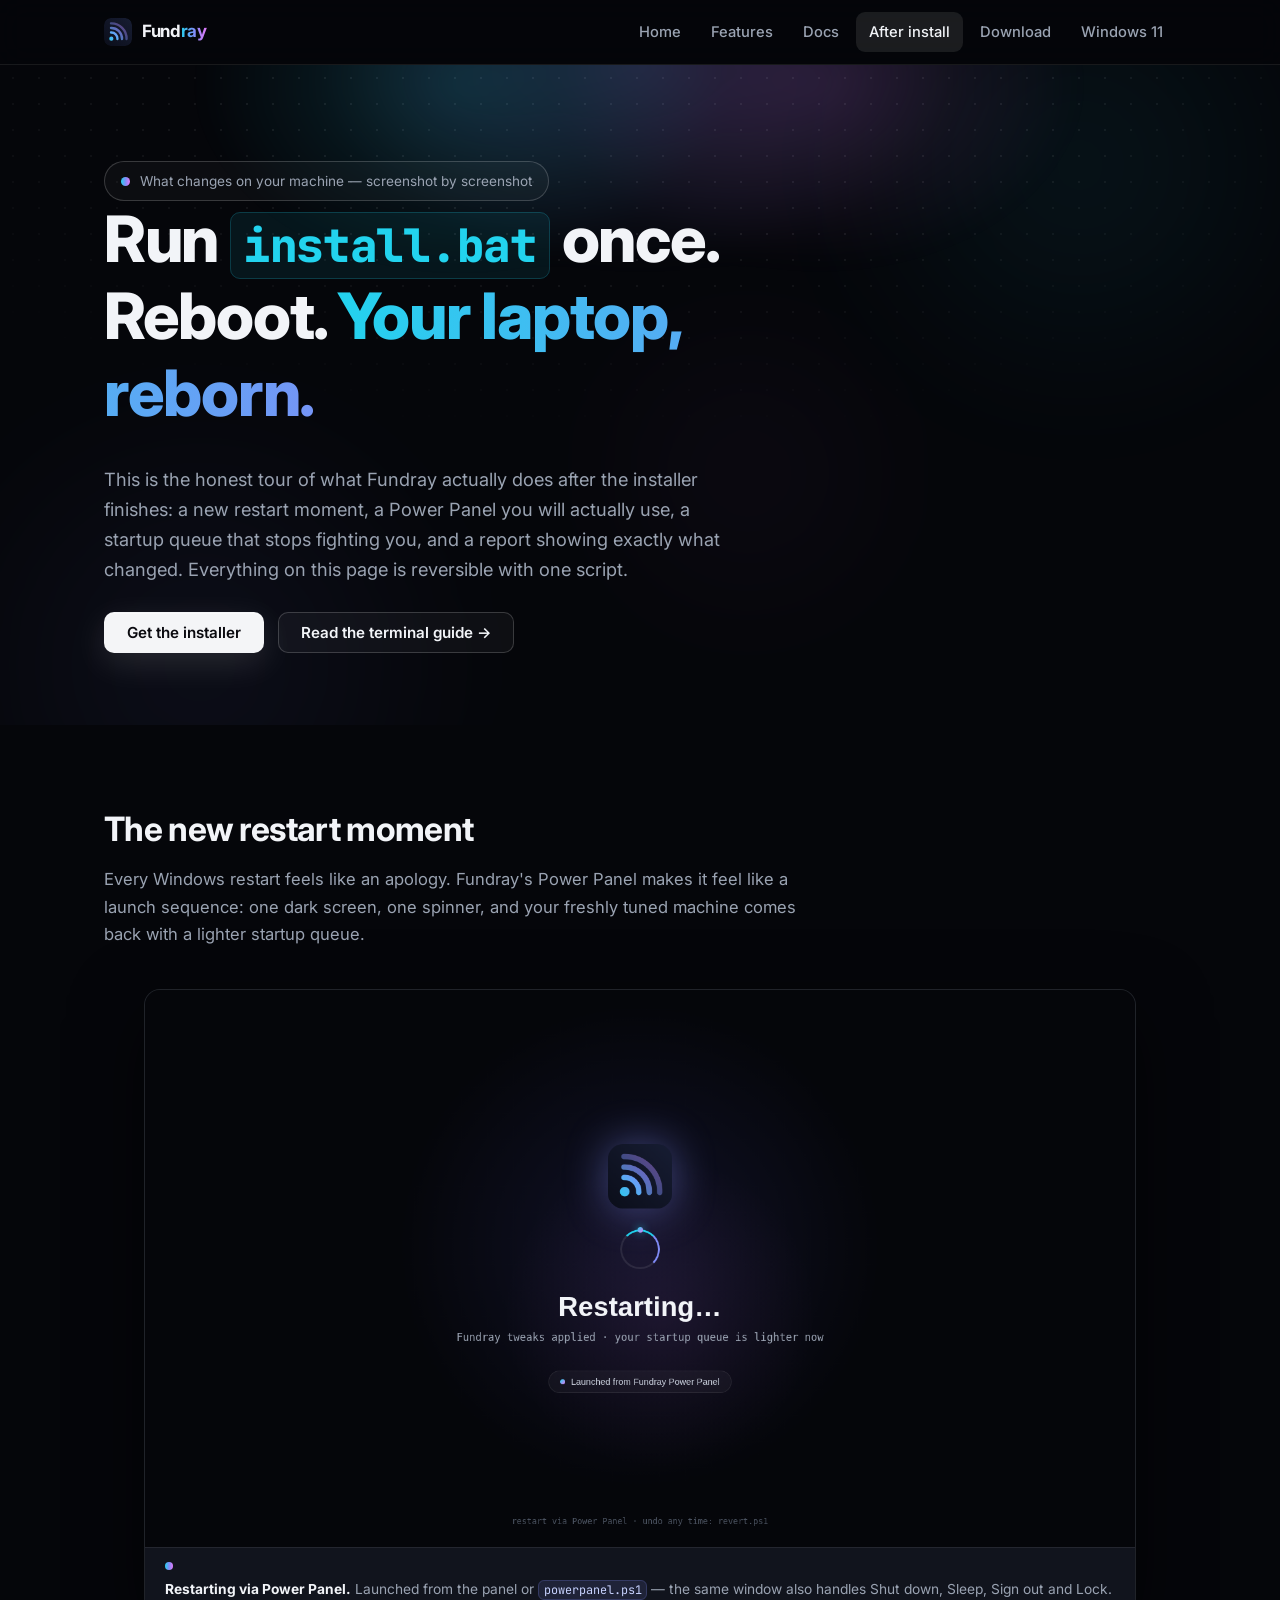
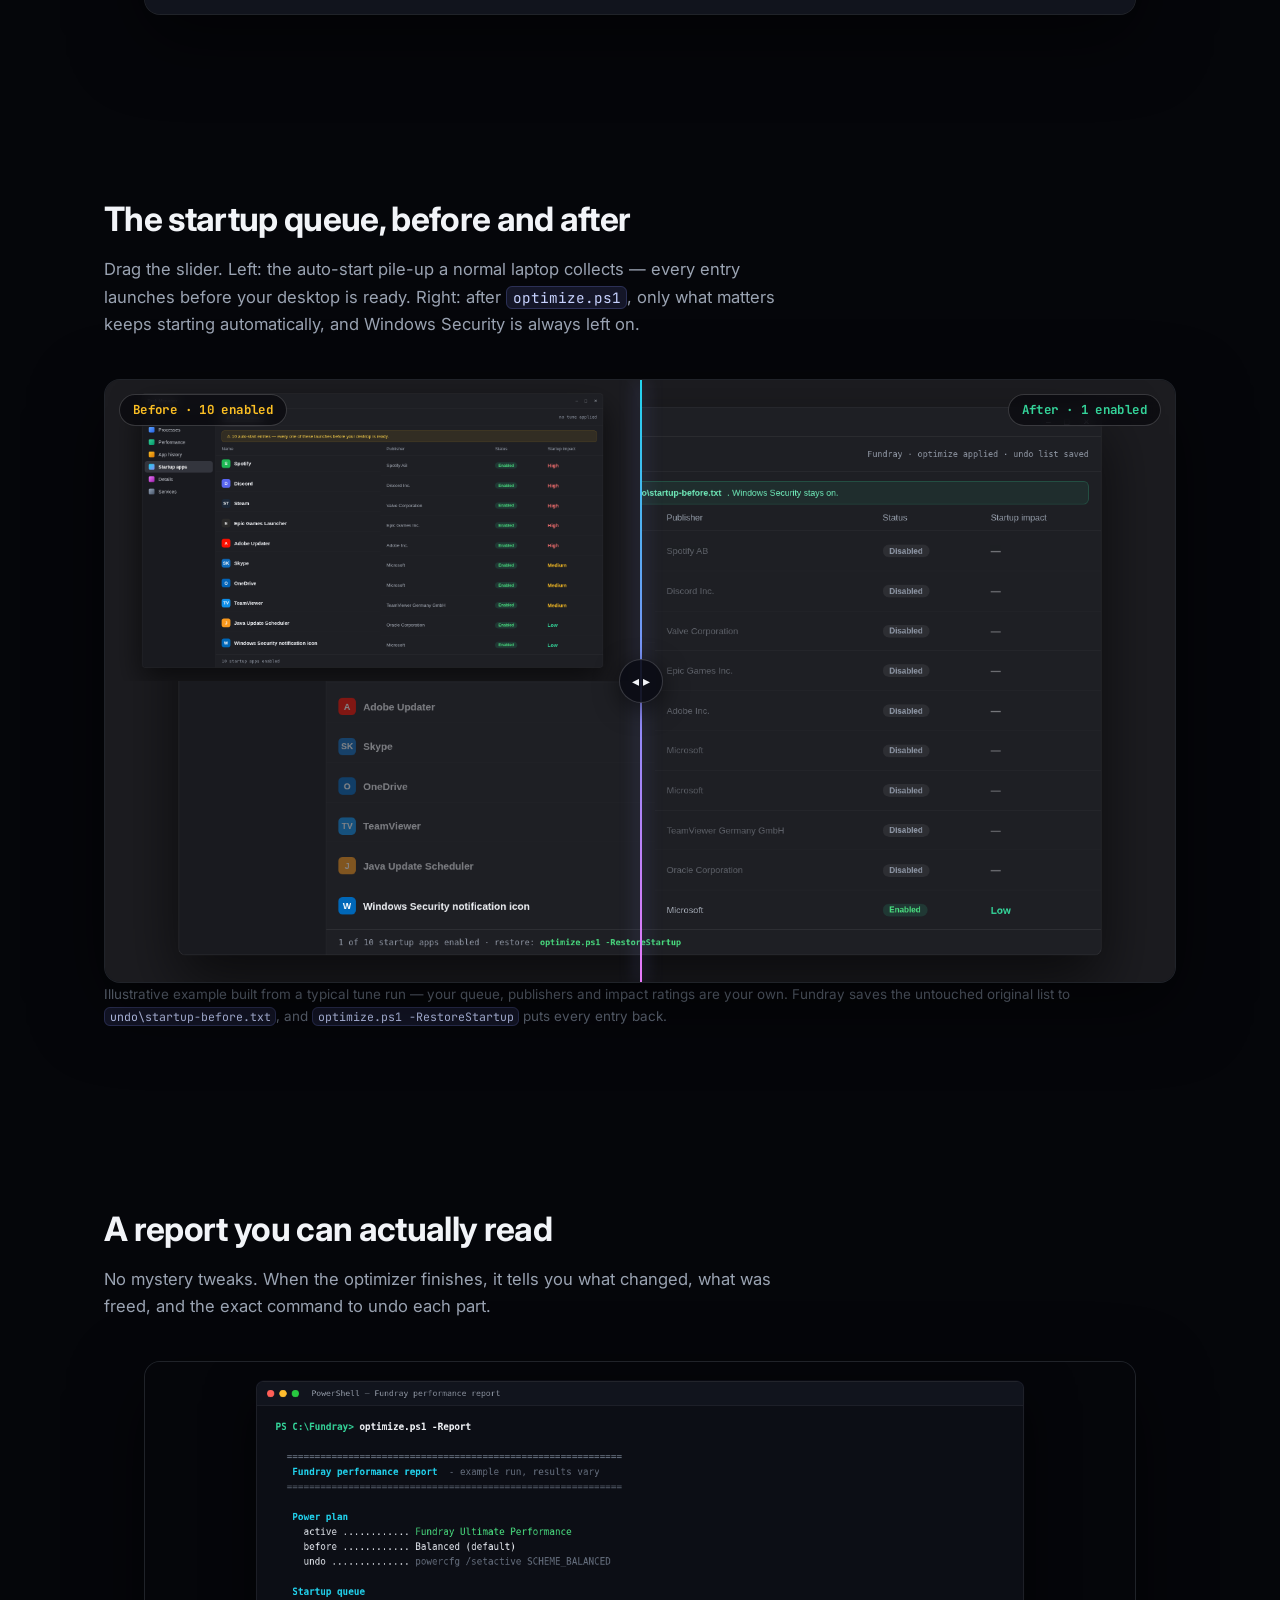
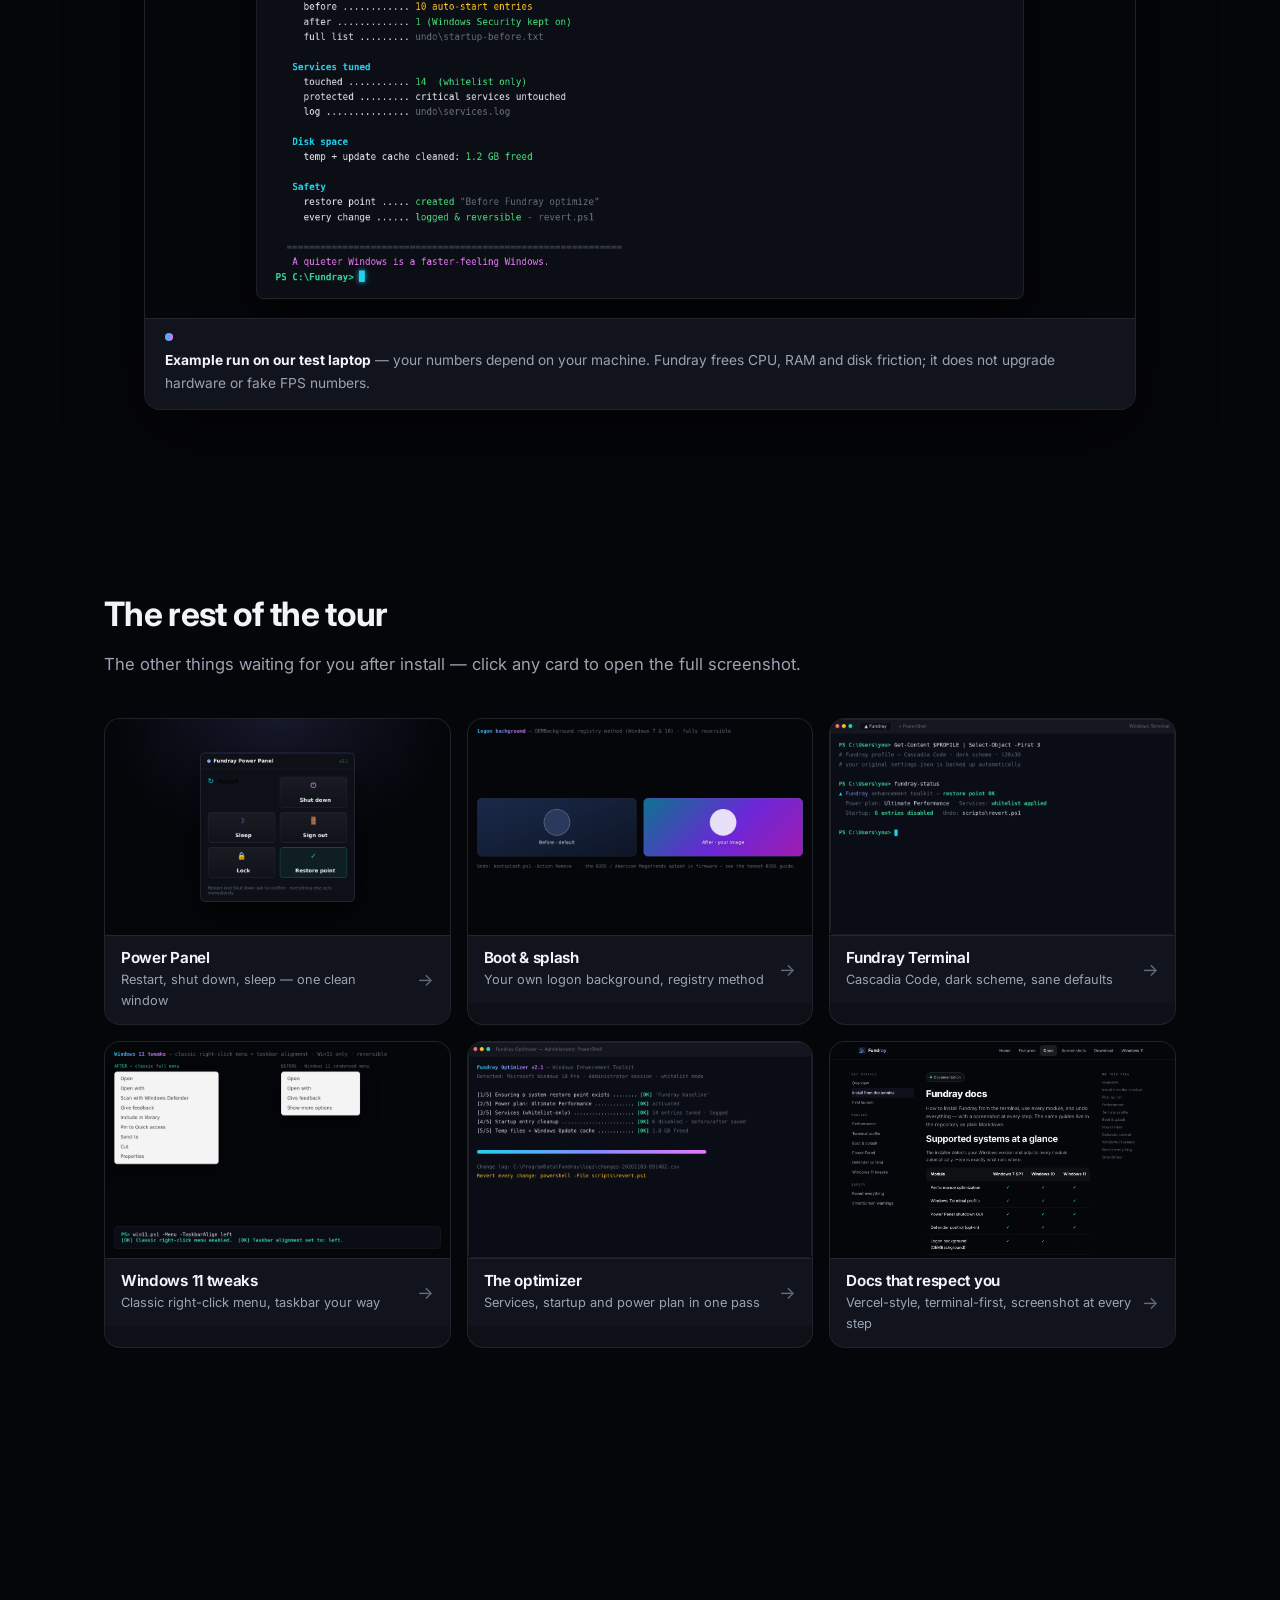
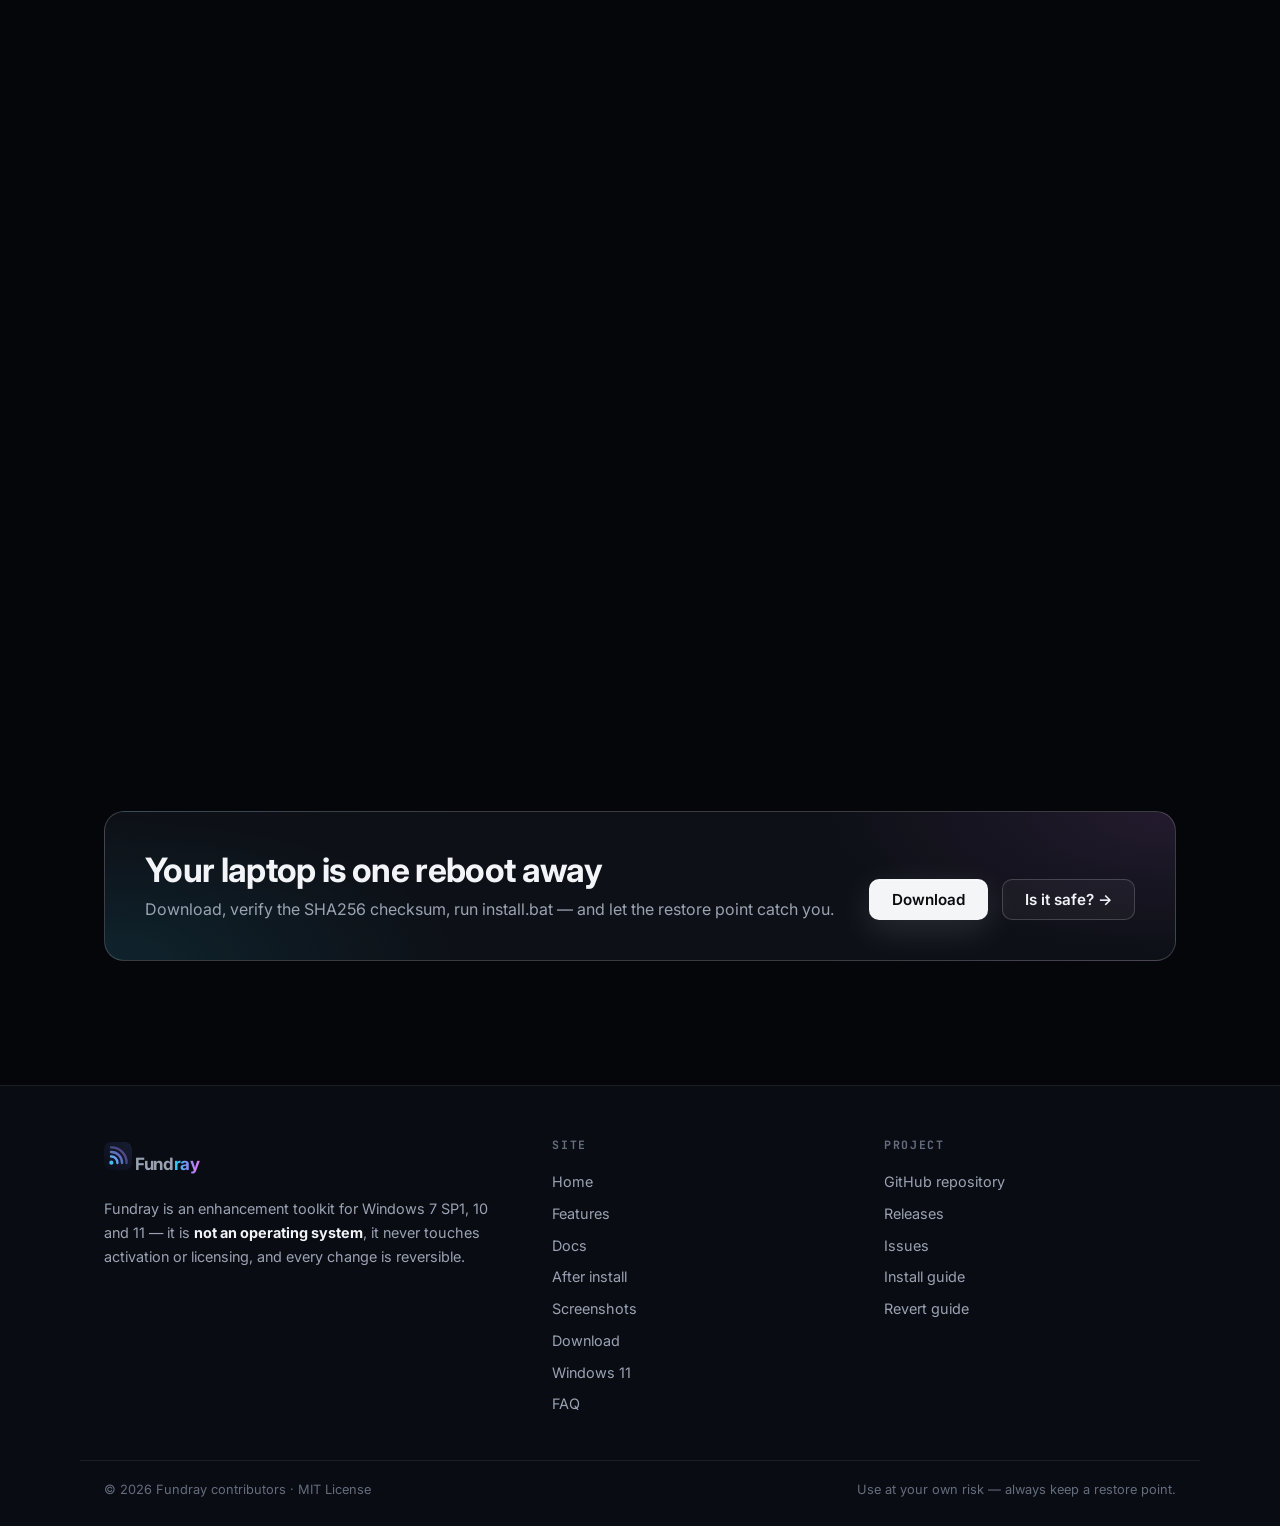
==== after.html @ 62943316 "Fundray v4: after-install showcase (after.html) — restart screen, startup before/after slider, reada" ====
<!DOCTYPE html>
<html lang="en">
<head>
  <meta charset="utf-8">
  <meta name="viewport" content="width=device-width, initial-scale=1">
  <title>After install — your laptop, reborn | Fundray</title>
  <meta name="description" content="What actually changes after you run the Fundray installer: a new restart moment, the Power Panel, a lighter startup queue, a tuned power plan — every screenshot, every step reversible.">
  <link rel="icon" type="image/svg+xml" href="assets/favicon.svg">
  <link rel="preconnect" href="https://fonts.googleapis.com">
  <link rel="preconnect" href="https://fonts.gstatic.com" crossorigin>
  <link href="https://fonts.googleapis.com/css2?family=Inter:wght@400;500;600;700;800&family=JetBrains+Mono:wght@400;600;700&display=swap" rel="stylesheet">
  <link rel="stylesheet" href="styles.css">
</head>
<body>

  <a class="skip-link" href="#main">Skip to content</a>

  <header class="site-header">
    <div class="nav container">
      <a class="brand" href="index.html">
        <svg class="logo" viewBox="0 0 32 32" xmlns="http://www.w3.org/2000/svg" aria-hidden="true">
          <defs>
            <linearGradient id="frt-after" x1="0" y1="32" x2="32" y2="0" gradientUnits="userSpaceOnUse">
              <stop stop-color="#0b0e1a"/><stop offset="1" stop-color="#171d33"/>
            </linearGradient>
            <linearGradient id="frr-after" x1="4" y1="28" x2="28" y2="4" gradientUnits="userSpaceOnUse">
              <stop stop-color="#22d3ee"/><stop offset="0.55" stop-color="#818cf8"/><stop offset="1" stop-color="#e879f9"/>
            </linearGradient>
          </defs>
          <rect width="32" height="32" rx="7.5" fill="url(#frt-after)"/>
          <circle cx="8.4" cy="23.6" r="2.4" fill="url(#frr-after)"/>
          <path d="M8 16.6 A7 7 0 0 1 15.4 24" fill="none" stroke="url(#frr-after)" stroke-width="2.7" stroke-linecap="round"/>
          <path d="M8 11.4 A12.2 12.2 0 0 1 20.6 24" fill="none" stroke="url(#frr-after)" stroke-width="2.7" stroke-linecap="round" opacity="0.72"/>
          <path d="M8 6.2 A17.4 17.4 0 0 1 25.8 24" fill="none" stroke="url(#frr-after)" stroke-width="2.7" stroke-linecap="round" opacity="0.45"/>
        </svg>
        <span class="brand-name">Fund<span>ray</span></span>
      </a>

      <input type="checkbox" id="nav-toggle" class="nav-toggle" aria-label="Toggle navigation menu">
      <label for="nav-toggle" class="nav-burger" aria-label="Menu">
        <span></span><span></span><span></span>
      </label>

      <ul class="nav-links">
        <li><a href="index.html">Home</a></li>
        <li><a href="features.html">Features</a></li>
        <li><a href="docs.html">Docs</a></li>
        <li><a href="after.html" class="active">After install</a></li>
        <li><a href="download.html">Download</a></li>
        <li><a href="windows11.html">Windows 11</a></li>
      </ul>
    </div>
  </header>

  <main id="main">

    <section class="hero">
      <div class="aurora" aria-hidden="true"><span class="a1"></span><span class="a2"></span><span class="a3"></span></div>
      <div class="container">
        <div style="max-width: 780px;">
          <span class="chip-float reveal"><span class="dot"></span>What changes on your machine &mdash; screenshot by screenshot</span>
          <h1 class="reveal d1">Run <code style="font-family: var(--font-mono); font-size: 0.72em; color: var(--cyan); background: rgba(34,211,238,0.08); border: 1px solid rgba(34,211,238,0.2); padding: 2px 12px; border-radius: 10px;">install.bat</code> once. Reboot. <span class="grad-text anim">Your laptop, reborn.</span></h1>
          <p class="lead reveal d2">This is the honest tour of what Fundray actually does after the installer
          finishes: a new restart moment, a Power Panel you will actually use, a startup queue that
          stops fighting you, and a report showing exactly what changed. Everything on this page is
          reversible with one script.</p>

          <div class="cta-row reveal d3">
            <a class="btn btn-primary" href="download.html">Get the installer</a>
            <a class="btn btn-ghost" href="docs.html">Read the terminal guide &rarr;</a>
          </div>
        </div>
      </div>
    </section>

    <section class="section" id="restart">
      <div class="container">
        <div class="section-head reveal">
          <h2>The new restart moment</h2>
          <p>Every Windows restart feels like an apology. Fundray's Power Panel makes it feel like
          a launch sequence: one dark screen, one spinner, and your freshly tuned machine comes
          back with a lighter startup queue.</p>
        </div>
        <figure class="fullshot reveal">
          <img src="assets/screenshots/restart.png" alt="The Fundray restart screen — dark background, Fundray logo, spinner and the message: Fundray tweaks applied" loading="lazy">
          <figcaption>
            <span class="cap-dot"></span>
            <span><strong>Restarting via Power Panel.</strong> Launched from the panel or <code>powerpanel.ps1</code> — the same window also handles Shut down, Sleep, Sign out and Lock.</span>
          </figcaption>
        </figure>
      </div>
    </section>

    <section class="section" id="startup">
      <div class="container">
        <div class="section-head reveal">
          <h2>The startup queue, before and after</h2>
          <p>Drag the slider. Left: the auto-start pile-up a normal laptop collects — every entry
          launches before your desktop is ready. Right: after <code>optimize.ps1</code>, only what
          matters keeps starting automatically, and Windows Security is always left on.</p>
        </div>

        <div class="compare reveal" role="group" aria-label="Before and after comparison of the Windows startup app list">
          <img src="assets/screenshots/after.png" alt="Task Manager after Fundray — 1 of 10 startup apps enabled, the rest disabled with a saved undo list">
          <div class="cmp-before">
            <img src="assets/screenshots/before.png" alt="Task Manager before Fundray — 10 startup apps enabled">
          </div>
          <span class="cmp-tag cmp-tag-before">Before &middot; 10 enabled</span>
          <span class="cmp-tag cmp-tag-after">After &middot; 1 enabled</span>
          <div class="cmp-handle" aria-hidden="true"></div>
          <input class="cmp-range" type="range" min="0" max="100" value="50" aria-label="Drag to compare before and after">
        </div>

        <p class="footnote reveal">Illustrative example built from a typical tune run — your queue,
        publishers and impact ratings are your own. Fundray saves the untouched original list to
        <code>undo\startup-before.txt</code>, and <code>optimize.ps1 -RestoreStartup</code> puts
        every entry back.</p>
      </div>
    </section>

    <section class="section" id="report">
      <div class="container">
        <div class="section-head reveal">
          <h2>A report you can actually read</h2>
          <p>No mystery tweaks. When the optimizer finishes, it tells you what changed, what was
          freed, and the exact command to undo each part.</p>
        </div>
        <figure class="fullshot reveal">
          <img src="assets/screenshots/report.png" alt="Fundray performance report in PowerShell — power plan, startup queue, services, disk space and safety sections" loading="lazy">
          <figcaption>
            <span class="cap-dot"></span>
            <span><strong>Example run on our test laptop</strong> — your numbers depend on your machine. Fundray frees CPU, RAM and disk friction; it does not upgrade hardware or fake FPS numbers.</span>
          </figcaption>
        </figure>
      </div>
    </section>

    <section class="section" id="tour">
      <div class="container">
        <div class="section-head reveal">
          <h2>The rest of the tour</h2>
          <p>The other things waiting for you after install — click any card to open the full
          screenshot.</p>
        </div>
        <div class="grid-features">
          <a class="shot reveal" href="assets/screenshots/powerpanel.png" target="_blank" rel="noopener">
            <img src="assets/screenshots/powerpanel.png" alt="Fundray Power Panel — dark shutdown GUI" loading="lazy">
            <span class="shot-meta"><span><h3>Power Panel</h3><p>Restart, shut down, sleep — one clean window</p></span><span class="arr">&rarr;</span></span>
          </a>
          <a class="shot reveal d1" href="assets/screenshots/bootsplash.png" target="_blank" rel="noopener">
            <img src="assets/screenshots/bootsplash.png" alt="Logon background before and after the Fundray boot and splash module" loading="lazy">
            <span class="shot-meta"><span><h3>Boot &amp; splash</h3><p>Your own logon background, registry method</p></span><span class="arr">&rarr;</span></span>
          </a>
          <a class="shot reveal d2" href="assets/screenshots/terminal.png" target="_blank" rel="noopener">
            <img src="assets/screenshots/terminal.png" alt="The Fundray profile inside Windows Terminal" loading="lazy">
            <span class="shot-meta"><span><h3>Fundray Terminal</h3><p>Cascadia Code, dark scheme, sane defaults</p></span><span class="arr">&rarr;</span></span>
          </a>
          <a class="shot reveal" href="assets/screenshots/win11.png" target="_blank" rel="noopener">
            <img src="assets/screenshots/win11.png" alt="Windows 11 tweaks — classic right-click menu and taskbar alignment" loading="lazy">
            <span class="shot-meta"><span><h3>Windows 11 tweaks</h3><p>Classic right-click menu, taskbar your way</p></span><span class="arr">&rarr;</span></span>
          </a>
          <a class="shot reveal d1" href="assets/screenshots/optimizer.png" target="_blank" rel="noopener">
            <img src="assets/screenshots/optimizer.png" alt="The Fundray optimizer running in a terminal" loading="lazy">
            <span class="shot-meta"><span><h3>The optimizer</h3><p>Services, startup and power plan in one pass</p></span><span class="arr">&rarr;</span></span>
          </a>
          <a class="shot reveal d2" href="assets/screenshots/docs.png" target="_blank" rel="noopener">
            <img src="assets/screenshots/docs.png" alt="The Fundray documentation site" loading="lazy">
            <span class="shot-meta"><span><h3>Docs that respect you</h3><p>Vercel-style, terminal-first, screenshot at every step</p></span><span class="arr">&rarr;</span></span>
          </a>
        </div>
      </div>
    </section>

    <section class="section" id="timeline">
      <div class="container">
        <div class="section-head reveal">
          <h2>What happens when you run install.bat</h2>
          <p>Seven steps, zero mysteries. This is the exact sequence — and the exact way out of
          every one of them.</p>
        </div>
        <ul class="tl reveal">
          <li><span class="tl-dot">1</span><h3>A restore point, first</h3><p>Before anything is touched, the installer creates the <em>"Before Fundray"</em> checkpoint. No checkpoint, no tweaks.</p></li>
          <li><span class="tl-dot">2</span><h3>The startup queue gets honest</h3><p>Every auto-start entry is listed, the safe ones are disabled, and the untouched original list is saved to <code>undo\startup-before.txt</code>.</p></li>
          <li><span class="tl-dot">3</span><h3>Services go quiet</h3><p>Whitelist-only tuning: 14 known-safe services on a typical run, critical services protected by a hard list, everything logged to <code>undo\services.log</code>.</p></li>
          <li><span class="tl-dot">4</span><h3>The power plan grows up</h3><p>Balanced is replaced with High or Ultimate Performance — fewer micro-stalls when you actually need speed. One <code>powercfg</code> command undoes it.</p></li>
          <li><span class="tl-dot">5</span><h3>Temp and update caches get flushed</h3><p>Freed space is printed in the report. Nothing outside temp and update cache locations is deleted.</p></li>
          <li><span class="tl-dot">6</span><h3>The rebirth moment</h3><p>Restart from the Power Panel. The Fundray restart screen appears, and your machine comes back with a lighter startup queue.</p></li>
          <li><span class="tl-dot">7</span><h3>The undo log is yours</h3><p>Every change above is logged and reversed by <code>revert.ps1</code> — the one-click way back to exactly how it was.</p></li>
        </ul>
      </div>
    </section>

    <section class="section">
      <div class="container">
        <div class="cta-band">
          <div>
            <h2>Your laptop is one reboot away</h2>
            <p>Download, verify the SHA256 checksum, run install.bat — and let the restore point catch you.</p>
          </div>
          <div class="cta-row">
            <a class="btn btn-primary" href="download.html">Download</a>
            <a class="btn btn-ghost" href="faq.html">Is it safe? &rarr;</a>
          </div>
        </div>
      </div>
    </section>

  </main>

  <footer class="site-footer">
    <div class="container footer-grid">
      <div>
        <a class="brand" href="index.html">
          <svg class="logo" viewBox="0 0 32 32" xmlns="http://www.w3.org/2000/svg" aria-hidden="true">
            <rect width="32" height="32" rx="7.5" fill="url(#frt-after)"/>
            <circle cx="8.4" cy="23.6" r="2.4" fill="url(#frr-after)"/>
            <path d="M8 16.6 A7 7 0 0 1 15.4 24" fill="none" stroke="url(#frr-after)" stroke-width="2.7" stroke-linecap="round"/>
            <path d="M8 11.4 A12.2 12.2 0 0 1 20.6 24" fill="none" stroke="url(#frr-after)" stroke-width="2.7" stroke-linecap="round" opacity="0.72"/>
            <path d="M8 6.2 A17.4 17.4 0 0 1 25.8 24" fill="none" stroke="url(#frr-after)" stroke-width="2.7" stroke-linecap="round" opacity="0.45"/>
          </svg>
          <span class="brand-name">Fund<span>ray</span></span>
        </a>
        <p>Fundray is an enhancement toolkit for Windows 7 SP1, 10 and 11 — it is
        <strong>not an operating system</strong>, it never touches activation or licensing,
        and every change is reversible.</p>
      </div>
      <div>
        <h4>Site</h4>
        <a href="index.html">Home</a>
        <a href="features.html">Features</a>
        <a href="docs.html">Docs</a>
        <a href="after.html">After install</a>
        <a href="screenshots.html">Screenshots</a>
        <a href="download.html">Download</a>
        <a href="windows11.html">Windows 11</a>
        <a href="faq.html">FAQ</a>
      </div>
      <div>
        <h4>Project</h4>
        <a href="https://github.com/gefrus112/fundray">GitHub repository</a>
        <a href="https://github.com/gefrus112/fundray/releases">Releases</a>
        <a href="https://github.com/gefrus112/fundray/issues">Issues</a>
        <a href="docs/install.md">Install guide</a>
        <a href="docs/revert.md">Revert guide</a>
      </div>
    </div>
    <div class="container footer-bottom">
      <span>&copy; 2026 Fundray contributors &middot; MIT License</span>
      <span>Use at your own risk — always keep a restore point.</span>
    </div>
  </footer>

  <script src="site.js" defer></script>
</body>
</html>
---- styles.css ----
/* ============================================================================
   Fundray — website design system (v3, "signal" theme)
   Vercel-inspired dark UI: near-black canvas, dot grid, glass cards,
   gradient ray accent (cyan → indigo → fuchsia), terminal components.
   No frameworks, no JS required.
   ============================================================================ */

/* ----------------------------------------------------------------------------
   1. Design tokens
   ---------------------------------------------------------------------------- */
:root {
  --bg:        #05060a;
  --bg-soft:   #0a0c14;
  --panel:     #0d1017;
  --panel-2:   #11141d;
  --border:    rgba(255, 255, 255, 0.08);
  --border-hi: rgba(255, 255, 255, 0.18);
  --text:      #f2f4f8;
  --muted:     #9aa3b2;
  --dim:       #646d7c;

  --cyan:      #22d3ee;
  --indigo:    #818cf8;
  --fuchsia:   #e879f9;
  --green:     #34d399;
  --amber:     #fbbf24;
  --red:       #f87171;

  --grad: linear-gradient(92deg, var(--cyan) 0%, var(--indigo) 52%, var(--fuchsia) 100%);

  --font-sans: "Inter", -apple-system, BlinkMacSystemFont, "Segoe UI", Roboto,
               "Helvetica Neue", Arial, sans-serif;
  --font-mono: "JetBrains Mono", "Cascadia Code", "SF Mono", Consolas,
               "Liberation Mono", monospace;

  --radius:    12px;
  --radius-lg: 16px;
  --shadow:    0 24px 70px rgba(0, 0, 0, 0.55);
  --glow:      0 0 0 1px rgba(129, 140, 248, 0.28), 0 12px 48px rgba(99, 102, 241, 0.16);
  --maxw:      1120px;
}

/* ----------------------------------------------------------------------------
   2. Reset & base
   ---------------------------------------------------------------------------- */
*, *::before, *::after { box-sizing: border-box; }

html { scroll-behavior: smooth; -webkit-text-size-adjust: 100%; }

body {
  margin: 0;
  background: var(--bg);
  color: var(--text);
  font-family: var(--font-sans);
  font-size: 16px;
  line-height: 1.65;
  -webkit-font-smoothing: antialiased;
  text-rendering: optimizeLegibility;
}

img { max-width: 100%; display: block; }
a { color: var(--cyan); text-decoration: none; }
a:hover { text-decoration: underline; text-underline-offset: 3px; }

h1, h2, h3, h4 { line-height: 1.2; letter-spacing: -0.02em; margin: 0 0 0.5em; }
h1 { font-size: clamp(2.4rem, 6vw, 4rem); font-weight: 800; }
h2 { font-size: clamp(1.5rem, 3.2vw, 2.1rem); font-weight: 700; }
h3 { font-size: 1.12rem; font-weight: 650; }
p  { margin: 0 0 1em; color: var(--muted); }
strong { color: var(--text); }
em { color: var(--text); font-style: italic; }

code {
  font-family: var(--font-mono);
  font-size: 0.86em;
  background: rgba(129, 140, 248, 0.12);
  border: 1px solid rgba(129, 140, 248, 0.22);
  color: #c7d2fe;
  padding: 0.1em 0.4em;
  border-radius: 6px;
  white-space: nowrap;
}

kbd {
  font-family: var(--font-mono);
  font-size: 0.78em;
  color: var(--text);
  background: var(--panel-2);
  border: 1px solid var(--border-hi);
  border-bottom-width: 2px;
  border-radius: 6px;
  padding: 0.12em 0.5em;
}

::selection { background: rgba(129, 140, 248, 0.45); color: #fff; }

:focus-visible { outline: 2px solid var(--indigo); outline-offset: 3px; border-radius: 4px; }

@media (prefers-reduced-motion: reduce) {
  html { scroll-behavior: auto; }
  *, *::before, *::after { animation: none !important; transition: none !important; }
}

.container { max-width: var(--maxw); margin: 0 auto; padding: 0 24px; }

.skip-link {
  position: absolute; left: -999px; top: 8px; z-index: 100;
  background: var(--panel-2); color: var(--text);
  padding: 10px 16px; border-radius: 8px; border: 1px solid var(--border-hi);
}
.skip-link:focus { left: 8px; }

/* ----------------------------------------------------------------------------
   3. Header & navigation
   ---------------------------------------------------------------------------- */
.site-header {
  position: sticky; top: 0; z-index: 50;
  background: rgba(5, 6, 10, 0.78);
  backdrop-filter: blur(14px);
  -webkit-backdrop-filter: blur(14px);
  border-bottom: 1px solid var(--border);
}

.nav { display: flex; align-items: center; gap: 28px; min-height: 64px; }

.brand { display: inline-flex; align-items: center; gap: 10px; color: var(--text); font-weight: 700; }
.brand:hover { text-decoration: none; }
.brand-name { font-size: 1.06rem; letter-spacing: -0.02em; }
.brand-name span { background: var(--grad); -webkit-background-clip: text; background-clip: text; color: transparent; }

.logo { width: 28px; height: 28px; border-radius: 7px; flex: 0 0 auto; }

.nav-links {
  display: flex; align-items: center; gap: 4px;
  list-style: none; margin: 0 0 0 auto; padding: 0;
}
.nav-links a {
  display: inline-block; padding: 8px 13px; border-radius: 9px;
  color: var(--muted); font-size: 0.92rem; font-weight: 500;
  transition: color 0.15s ease, background 0.15s ease;
}
.nav-links a:hover { color: var(--text); background: rgba(255, 255, 255, 0.06); text-decoration: none; }
.nav-links a.active { color: var(--text); background: rgba(255, 255, 255, 0.09); }

.nav-toggle { position: absolute; opacity: 0; pointer-events: none; }
.nav-burger { display: none; cursor: pointer; padding: 10px; margin-left: auto; }
.nav-burger span {
  display: block; width: 22px; height: 2px; margin: 5px 0;
  background: var(--text); border-radius: 2px;
  transition: transform 0.2s ease, opacity 0.2s ease;
}

/* ----------------------------------------------------------------------------
   4. Hero
   ---------------------------------------------------------------------------- */
.hero { position: relative; overflow: hidden; padding: 96px 0 72px; }

.hero::before {
  /* dot grid */
  content: ""; position: absolute; inset: 0;
  background-image: radial-gradient(rgba(255, 255, 255, 0.07) 1px, transparent 1.4px);
  background-size: 26px 26px;
  -webkit-mask-image: radial-gradient(ellipse 90% 75% at 50% 0%, #000 35%, transparent 78%);
          mask-image: radial-gradient(ellipse 90% 75% at 50% 0%, #000 35%, transparent 78%);
}

.hero::after {
  /* aurora glow behind the headline */
  content: ""; position: absolute; top: -220px; left: 50%; width: 900px; height: 480px;
  transform: translateX(-50%);
  background:
    radial-gradient(ellipse 42% 55% at 30% 50%, rgba(34, 211, 238, 0.16), transparent 70%),
    radial-gradient(ellipse 42% 55% at 70% 50%, rgba(232, 121, 249, 0.13), transparent 70%),
    radial-gradient(ellipse 50% 60% at 50% 45%, rgba(129, 140, 248, 0.18), transparent 72%);
  filter: blur(10px);
  pointer-events: none;
}

.hero > .container { position: relative; z-index: 1; }

.hero-grid { display: grid; grid-template-columns: 1.06fr 0.94fr; gap: 56px; align-items: center; }

.pill {
  display: inline-flex; align-items: center; gap: 8px;
  font-size: 0.8rem; font-weight: 550; letter-spacing: 0.02em;
  color: var(--muted);
  border: 1px solid var(--border-hi);
  background: rgba(255, 255, 255, 0.04);
  border-radius: 999px; padding: 6px 14px;
  margin-bottom: 22px;
}
.pill::before {
  content: ""; width: 7px; height: 7px; border-radius: 50%;
  background: var(--green);
  box-shadow: 0 0 10px rgba(52, 211, 153, 0.9);
}

.grad-text {
  background: var(--grad);
  -webkit-background-clip: text; background-clip: text; color: transparent;
}

.lead { font-size: 1.14rem; color: var(--muted); max-width: 34em; }

.hero-note {
  margin: 26px 0; padding: 14px 18px;
  border: 1px solid rgba(251, 191, 36, 0.3);
  background: rgba(251, 191, 36, 0.07);
  border-radius: var(--radius);
  color: var(--muted); font-size: 0.94rem;
}
.hero-note strong { color: var(--amber); }

.cta-row { display: flex; flex-wrap: wrap; gap: 14px; margin-top: 28px; }

.btn {
  display: inline-flex; align-items: center; gap: 8px;
  padding: 12px 22px; border-radius: 10px;
  font-weight: 600; font-size: 0.95rem; line-height: 1;
  border: 1px solid transparent;
  cursor: pointer; transition: transform 0.15s ease, box-shadow 0.2s ease,
                              background 0.15s ease, border-color 0.15s ease;
}
.btn:hover { text-decoration: none; transform: translateY(-1px); }

.btn-primary {
  background: #f4f5f7; color: #0a0a0f;
  box-shadow: 0 1px 0 rgba(255, 255, 255, 0.35) inset, 0 10px 34px rgba(255, 255, 255, 0.12);
}
.btn-primary:hover { box-shadow: var(--glow), 0 12px 40px rgba(255, 255, 255, 0.16); }

.btn-ghost {
  background: rgba(255, 255, 255, 0.04); color: var(--text);
  border-color: var(--border-hi);
}
.btn-ghost:hover { background: rgba(255, 255, 255, 0.08); }

/* ----------------------------------------------------------------------------
   5. Terminal component
   ---------------------------------------------------------------------------- */
.term {
  background: #0a0d15;
  border: 1px solid var(--border-hi);
  border-radius: var(--radius-lg);
  box-shadow: var(--shadow), var(--glow);
  overflow: hidden;
  font-family: var(--font-mono);
  font-size: 0.82rem;
  line-height: 1.75;
}

.term-bar {
  display: flex; align-items: center; gap: 7px;
  padding: 11px 14px;
  background: rgba(255, 255, 255, 0.04);
  border-bottom: 1px solid var(--border);
}
.term-dot { width: 11px; height: 11px; border-radius: 50%; background: #2c3140; }
.term-dot:nth-child(1) { background: #f87171; }
.term-dot:nth-child(2) { background: #fbbf24; }
.term-dot:nth-child(3) { background: #34d399; }
.term-title { margin-left: 8px; color: var(--dim); font-size: 0.74rem; letter-spacing: 0.04em; }

.term-body { padding: 16px 18px 20px; overflow-x: auto; white-space: pre; }
.term-body code { all: unset; font-family: inherit; }

.t-prompt { color: var(--green); font-weight: 600; }
.t-path   { color: var(--cyan); }
.t-cmd    { color: #e7eaf0; }
.t-dim    { color: var(--dim); }
.t-ok     { color: var(--green); }
.t-acc    { color: var(--indigo); }
.t-warn   { color: var(--amber); }
.t-sel    { color: var(--fuchsia); }

.t-cursor {
  display: inline-block; width: 8px; height: 1.05em;
  background: var(--cyan); vertical-align: text-bottom;
  animation: blink 1.1s steps(1) infinite;
}
@keyframes blink { 50% { opacity: 0; } }

/* Simple inline code block (non-terminal) */
.code-block {
  font-family: var(--font-mono);
  font-size: 0.84rem; line-height: 1.7;
  background: #0a0d15;
  border: 1px solid var(--border-hi);
  border-radius: var(--radius);
  padding: 16px 18px;
  overflow-x: auto; white-space: pre;
  color: #d6dae2;
  margin: 0 0 1em;
}

/* ----------------------------------------------------------------------------
   6. Sections, headings, chips
   ---------------------------------------------------------------------------- */
.section    { padding: 84px 0; }
.section-tight { padding: 56px 0; }

.section-head { max-width: 44em; margin-bottom: 40px; }
.section-head p { font-size: 1.04rem; }

.kicker {
  font-family: var(--font-mono);
  font-size: 0.76rem; font-weight: 600;
  letter-spacing: 0.12em; text-transform: uppercase;
  color: var(--indigo);
  margin-bottom: 12px;
}

.status-chip {
  display: inline-block; vertical-align: middle;
  font-size: 0.68rem; font-weight: 650; letter-spacing: 0.06em;
  text-transform: uppercase;
  color: var(--muted);
  border: 1px solid var(--border-hi);
  border-radius: 999px; padding: 2px 9px;
}
.status-chip-blue  { color: var(--cyan);    border-color: rgba(34, 211, 238, 0.4);  background: rgba(34, 211, 238, 0.08); }
.status-chip-green { color: var(--green);   border-color: rgba(52, 211, 153, 0.4);  background: rgba(52, 211, 153, 0.08); }
.badge-soon {
  font-size: 0.62rem; font-weight: 700; letter-spacing: 0.08em;
  color: var(--amber); border: 1px solid rgba(251, 191, 36, 0.45);
  border-radius: 999px; padding: 1px 7px; margin-left: 6px;
  text-transform: uppercase; vertical-align: middle;
}

/* ----------------------------------------------------------------------------
   7. Stat band
   ---------------------------------------------------------------------------- */
.stat-band {
  display: grid; grid-template-columns: repeat(4, 1fr); gap: 14px;
  border: 1px solid var(--border);
  border-radius: var(--radius-lg);
  background: linear-gradient(180deg, rgba(255, 255, 255, 0.035), rgba(255, 255, 255, 0.01));
  padding: 26px 10px;
}
.stat { text-align: center; padding: 0 12px; }
.stat + .stat { border-left: 1px solid var(--border); }
.stat-num {
  font-size: 1.7rem; font-weight: 750; letter-spacing: -0.03em;
  background: var(--grad); -webkit-background-clip: text; background-clip: text; color: transparent;
}
.stat-label { font-size: 0.8rem; color: var(--dim); margin: 2px 0 0; }

/* ----------------------------------------------------------------------------
   8. Cards & grids
   ---------------------------------------------------------------------------- */
.card {
  position: relative;
  background: linear-gradient(180deg, rgba(255, 255, 255, 0.045), rgba(255, 255, 255, 0.012));
  border: 1px solid var(--border);
  border-radius: var(--radius-lg);
  padding: 26px 24px;
  transition: transform 0.18s ease, border-color 0.18s ease, box-shadow 0.25s ease;
}
.card:hover {
  transform: translateY(-3px);
  border-color: rgba(129, 140, 248, 0.45);
  box-shadow: var(--glow);
}

.card-icon {
  width: 42px; height: 42px; border-radius: 11px;
  display: grid; place-items: center;
  background: rgba(129, 140, 248, 0.1);
  border: 1px solid rgba(129, 140, 248, 0.25);
  margin-bottom: 16px;
}
.card-icon svg { width: 22px; height: 22px; }

.card h3 { margin-bottom: 8px; }
.card p { font-size: 0.93rem; margin-bottom: 12px; }

.card-link {
  display: inline-block; font-size: 0.88rem; font-weight: 600; color: var(--cyan);
}

.grid-features { display: grid; grid-template-columns: repeat(3, 1fr); gap: 16px; }
.grid-2        { display: grid; grid-template-columns: repeat(2, 1fr); gap: 16px; }
.doc-grid      { display: grid; grid-template-columns: repeat(3, 1fr); gap: 16px; }

/* ----------------------------------------------------------------------------
   9. Check band & lists
   ---------------------------------------------------------------------------- */
.check-band {
  border: 1px solid var(--border);
  border-radius: var(--radius-lg);
  background:
    radial-gradient(ellipse 60% 120% at 0% 0%, rgba(52, 211, 153, 0.06), transparent 60%),
    linear-gradient(180deg, rgba(255, 255, 255, 0.03), rgba(255, 255, 255, 0.008));
  padding: 30px 34px;
}
.check-list { list-style: none; margin: 0; padding: 0; display: grid; gap: 12px; }
.check-list li { position: relative; padding-left: 30px; color: var(--muted); }
.check-list li::before {
  content: ""; position: absolute; left: 0; top: 2px;
  width: 19px; height: 19px; border-radius: 50%;
  background: rgba(52, 211, 153, 0.12);
  border: 1px solid rgba(52, 211, 153, 0.45);
}
.check-list li::after {
  content: ""; position: absolute; left: 5.5px; top: 7px;
  width: 7px; height: 4px;
  border-left: 2px solid var(--green); border-bottom: 2px solid var(--green);
  transform: rotate(-45deg);
}

.feature-copy ul { list-style: none; margin: 0 0 1em; padding: 0; display: grid; gap: 9px; }
.feature-copy ul li { position: relative; padding-left: 24px; color: var(--muted); font-size: 0.95rem; }
.feature-copy ul li::before {
  content: ""; position: absolute; left: 2px; top: 9px;
  width: 8px; height: 8px; border-radius: 2px;
  background: var(--grad);
  transform: rotate(45deg);
}

/* ----------------------------------------------------------------------------
   10. Feature rows (copy + screenshot)
   ---------------------------------------------------------------------------- */
.feature-row {
  display: grid; grid-template-columns: 1fr 1fr; gap: 52px; align-items: center;
  padding: 44px 0;
}
.feature-row + .feature-row { border-top: 1px solid var(--border); }
.feature-row.flip .feature-copy { order: 2; }
.feature-row.flip .feature-shot { order: 1; }

.feature-shot img {
  border-radius: var(--radius-lg);
  border: 1px solid var(--border-hi);
  box-shadow: var(--shadow);
  transition: transform 0.2s ease;
}
.feature-shot img:hover { transform: scale(1.012); }

/* ----------------------------------------------------------------------------
   11. Steps
   ---------------------------------------------------------------------------- */
.steps { list-style: none; margin: 0; padding: 0; counter-reset: step; display: grid; gap: 14px; }
.steps li {
  counter-increment: step;
  position: relative;
  border: 1px solid var(--border);
  border-radius: var(--radius-lg);
  background: linear-gradient(180deg, rgba(255, 255, 255, 0.035), rgba(255, 255, 255, 0.008));
  padding: 20px 24px 18px 66px;
}
.steps li::before {
  content: counter(step, decimal-leading-zero);
  position: absolute; left: 18px; top: 20px;
  font-family: var(--font-mono); font-size: 0.95rem; font-weight: 700;
  width: 34px; height: 34px; border-radius: 10px;
  display: grid; place-items: center;
  color: var(--text);
  background: linear-gradient(135deg, rgba(34, 211, 238, 0.2), rgba(232, 121, 249, 0.2));
  border: 1px solid rgba(129, 140, 248, 0.4);
}
.steps h3 { margin-bottom: 6px; }
.steps p { margin-bottom: 8px; font-size: 0.95rem; }
.steps .term, .steps .code-block { margin: 10px 0 2px; }

/* ----------------------------------------------------------------------------
   12. Callouts
   ---------------------------------------------------------------------------- */
.callout {
  border: 1px solid rgba(129, 140, 248, 0.35);
  background: rgba(129, 140, 248, 0.07);
  border-radius: var(--radius);
  padding: 14px 18px;
  color: var(--muted); font-size: 0.94rem;
  margin-bottom: 1em;
}
.callout-warn {
  border-color: rgba(251, 191, 36, 0.4);
  background: rgba(251, 191, 36, 0.07);
}

/* ----------------------------------------------------------------------------
   13. Docs layout (sidebar + content + on-this-page)
   ---------------------------------------------------------------------------- */
.docs-shell {
  display: grid;
  grid-template-columns: 232px minmax(0, 1fr) 190px;
  gap: 44px;
  padding: 48px 0 84px;
}

.docs-side { position: sticky; top: 88px; align-self: start; max-height: calc(100vh - 110px); overflow-y: auto; }
.docs-nav h4 {
  font-family: var(--font-mono); font-size: 0.7rem; font-weight: 700;
  letter-spacing: 0.14em; text-transform: uppercase;
  color: var(--dim); margin: 22px 0 8px;
}
.docs-nav h4:first-child { margin-top: 0; }
.docs-nav a {
  display: block; padding: 6px 12px; margin-left: -12px;
  border-left: 2px solid transparent;
  color: var(--muted); font-size: 0.9rem; border-radius: 0 8px 8px 0;
}
.docs-nav a:hover { color: var(--text); text-decoration: none; background: rgba(255, 255, 255, 0.04); }
.docs-nav a.active { color: var(--text); border-left-color: var(--indigo); background: rgba(129, 140, 248, 0.08); }

.docs-main { min-width: 0; }
.doc-section { padding: 34px 0; border-bottom: 1px solid var(--border); scroll-margin-top: 84px; }
.doc-section:first-child { padding-top: 0; }
.doc-section:last-child { border-bottom: none; }
.doc-section > p { max-width: 46em; }

.docs-toc { position: sticky; top: 88px; align-self: start; font-size: 0.82rem; }
.docs-toc h4 {
  font-family: var(--font-mono); font-size: 0.68rem; letter-spacing: 0.14em;
  text-transform: uppercase; color: var(--dim); margin: 0 0 10px;
}
.docs-toc a { display: block; color: var(--dim); padding: 3px 0; }
.docs-toc a:hover { color: var(--text); text-decoration: none; }

/* ----------------------------------------------------------------------------
   14. Tables (requirements, support matrix)
   ---------------------------------------------------------------------------- */
.table, .req-table, .matrix {
  width: 100%; border-collapse: collapse;
  border: 1px solid var(--border);
  border-radius: var(--radius-lg);
  overflow: hidden;
  font-size: 0.93rem;
}
.table th, .req-table th, .matrix th,
.table td, .req-table td, .matrix td {
  padding: 12px 16px; text-align: left;
  border-bottom: 1px solid var(--border);
  vertical-align: top;
}
.table th, .req-table th, .matrix th {
  background: rgba(255, 255, 255, 0.045);
  font-weight: 650; color: var(--text); white-space: nowrap;
}
.table tr:last-child td, .req-table tr:last-child td, .matrix tr:last-child td { border-bottom: none; }
.table tbody tr:hover td, .req-table tr:hover td, .matrix tr:hover td { background: rgba(255, 255, 255, 0.025); }
.req-table th[scope="row"] { color: var(--muted); font-weight: 550; width: 190px; }
.matrix td:not(:first-child), .matrix th:not(:first-child) { text-align: center; width: 96px; }
.matrix .ok  { color: var(--green); font-weight: 700; }
.matrix .no  { color: var(--dim); }
.matrix .part{ color: var(--amber); font-weight: 650; }

/* ----------------------------------------------------------------------------
   15. Download cards
   ---------------------------------------------------------------------------- */
.dl-grid { display: grid; grid-template-columns: repeat(2, 1fr); gap: 16px; }
.dl-card {
  display: block; color: var(--text);
  border: 1px solid var(--border);
  border-radius: var(--radius-lg);
  background: linear-gradient(180deg, rgba(255, 255, 255, 0.04), rgba(255, 255, 255, 0.01));
  padding: 24px;
  transition: transform 0.18s ease, border-color 0.18s ease, box-shadow 0.25s ease;
}
.dl-card:hover {
  text-decoration: none; transform: translateY(-3px);
  border-color: rgba(34, 211, 238, 0.5);
  box-shadow: 0 0 0 1px rgba(34, 211, 238, 0.25), 0 14px 44px rgba(34, 211, 238, 0.1);
}
.dl-tag {
  display: inline-block; font-size: 0.68rem; font-weight: 700;
  letter-spacing: 0.1em; text-transform: uppercase;
  color: var(--cyan);
  border: 1px solid rgba(34, 211, 238, 0.4);
  background: rgba(34, 211, 238, 0.08);
  border-radius: 999px; padding: 2px 10px;
  margin-bottom: 14px;
}
.dl-card p { font-size: 0.92rem; margin-bottom: 14px; }
.dl-meta { font-family: var(--font-mono); font-size: 0.76rem; color: var(--dim); }

/* ----------------------------------------------------------------------------
   16. Gallery & lightbox
   ---------------------------------------------------------------------------- */
.gallery { display: grid; grid-template-columns: repeat(3, 1fr); gap: 16px; }
.shot-card {
  margin: 0; border: 1px solid var(--border); border-radius: var(--radius-lg);
  overflow: hidden; background: var(--panel);
  transition: transform 0.18s ease, border-color 0.18s ease, box-shadow 0.25s ease;
}
.shot-card:hover { transform: translateY(-3px); border-color: var(--border-hi); box-shadow: var(--shadow); }
.shot-card img { width: 100%; aspect-ratio: 16 / 10; object-fit: cover; object-position: top; }
.shot-card figcaption { padding: 14px 16px; border-top: 1px solid var(--border); }
.shot-card figcaption strong { display: block; font-size: 0.92rem; margin-bottom: 2px; }
.shot-card figcaption span { font-size: 0.82rem; color: var(--dim); }

.lightbox {
  position: fixed; inset: 0; z-index: 90;
  display: none; align-items: center; justify-content: center;
  background: rgba(3, 4, 8, 0.9);
  padding: 5vh 5vw;
}
.lightbox:target { display: flex; }
.lightbox img {
  max-width: 100%; max-height: 90vh;
  border-radius: var(--radius); border: 1px solid var(--border-hi);
  box-shadow: var(--shadow);
}
.lb-close {
  position: absolute; top: 18px; right: 26px;
  font-size: 2.2rem; color: var(--muted); line-height: 1;
}
.lb-close:hover { color: var(--text); text-decoration: none; }

/* ----------------------------------------------------------------------------
   17. FAQ
   ---------------------------------------------------------------------------- */
.faq-item {
  border: 1px solid var(--border);
  border-radius: var(--radius-lg);
  background: linear-gradient(180deg, rgba(255, 255, 255, 0.03), rgba(255, 255, 255, 0.006));
  margin-bottom: 12px;
  overflow: hidden;
  transition: border-color 0.18s ease;
}
.faq-item[open] { border-color: rgba(129, 140, 248, 0.4); }
.faq-item summary {
  cursor: pointer; list-style: none;
  padding: 18px 22px;
  font-weight: 600; color: var(--text);
  position: relative; padding-right: 52px;
}
.faq-item summary::-webkit-details-marker { display: none; }
.faq-item summary::after {
  content: "+"; position: absolute; right: 22px; top: 50%;
  transform: translateY(-50%);
  font-family: var(--font-mono); font-size: 1.3rem; font-weight: 400;
  color: var(--indigo);
  transition: transform 0.18s ease;
}
.faq-item[open] summary::after { content: "\2013"; }
.faq-body { padding: 0 22px 20px; }
.faq-body p { margin-bottom: 0.6em; max-width: 46em; }

/* ----------------------------------------------------------------------------
   18. Notices, plan list, footnote, CTA band
   ---------------------------------------------------------------------------- */
.notice {
  border-radius: var(--radius-lg);
  padding: 26px 28px;
  border: 1px solid rgba(129, 140, 248, 0.4);
  background:
    radial-gradient(ellipse 60% 130% at 0% 0%, rgba(129, 140, 248, 0.12), transparent 65%),
    rgba(129, 140, 248, 0.05);
}
.notice h2 { font-size: 1.3rem; margin-bottom: 8px; }
.notice p { margin-bottom: 0; }
.notice-dev {
  border-color: rgba(251, 191, 36, 0.4);
  background:
    radial-gradient(ellipse 60% 130% at 0% 0%, rgba(251, 191, 36, 0.1), transparent 65%),
    rgba(251, 191, 36, 0.05);
}
.pill-warn::before { background: var(--amber); box-shadow: 0 0 10px rgba(251, 191, 36, 0.9); }

.plan-list { list-style: none; margin: 0 0 18px; padding: 0; display: grid; gap: 12px; }
.plan-list li {
  display: flex; gap: 16px; align-items: flex-start;
  border: 1px solid var(--border); border-radius: var(--radius-lg);
  padding: 18px 20px;
  background: linear-gradient(180deg, rgba(255, 255, 255, 0.03), rgba(255, 255, 255, 0.006));
}
.plan-list .status-chip { flex: 0 0 auto; margin-top: 3px; }
.plan-body h3 { margin-bottom: 4px; }
.plan-body p { margin-bottom: 0; font-size: 0.93rem; }

.footnote { font-size: 0.84rem; color: var(--dim); }

.cta-band {
  display: flex; align-items: center; justify-content: space-between; gap: 28px;
  border: 1px solid var(--border-hi);
  border-radius: calc(var(--radius-lg) + 4px);
  padding: 38px 40px;
  background:
    radial-gradient(ellipse 55% 160% at 100% 0%, rgba(232, 121, 249, 0.1), transparent 60%),
    radial-gradient(ellipse 55% 160% at 0% 100%, rgba(34, 211, 238, 0.1), transparent 60%),
    var(--panel);
}
.cta-band h2 { margin-bottom: 6px; }
.cta-band p { margin-bottom: 0; }

/* ----------------------------------------------------------------------------
   19. Footer
   ---------------------------------------------------------------------------- */
.site-footer { border-top: 1px solid var(--border); background: var(--bg-soft); margin-top: 40px; }
.footer-grid {
  display: grid; grid-template-columns: 1.4fr 1fr 1fr; gap: 40px;
  padding: 52px 24px 40px;
}
.footer-grid p { font-size: 0.9rem; margin-top: 14px; max-width: 30em; }
.footer-grid h4 {
  font-family: var(--font-mono); font-size: 0.72rem; font-weight: 700;
  letter-spacing: 0.14em; text-transform: uppercase;
  color: var(--dim); margin-bottom: 14px;
}
.footer-grid a { display: block; color: var(--muted); font-size: 0.9rem; padding: 4px 0; }
.footer-grid a:hover { color: var(--text); }
.footer-bottom {
  display: flex; flex-wrap: wrap; gap: 10px; justify-content: space-between;
  padding-top: 18px; padding-bottom: 26px;
  border-top: 1px solid var(--border);
  font-size: 0.8rem; color: var(--dim);
}

/* ----------------------------------------------------------------------------
   20. Animations
   ---------------------------------------------------------------------------- */
@keyframes fadeUp {
  from { opacity: 0; transform: translateY(14px); }
  to   { opacity: 1; transform: translateY(0); }
}
.hero .pill, .hero h1, .hero .lead, .hero .hero-note, .hero .cta-row, .hero .term {
  animation: fadeUp 0.6s ease both;
}
.hero h1 { animation-delay: 0.06s; }
.hero .lead { animation-delay: 0.12s; }
.hero .hero-note { animation-delay: 0.18s; }
.hero .cta-row { animation-delay: 0.24s; }
.hero .term { animation-delay: 0.3s; }

/* ----------------------------------------------------------------------------
   21. Responsive
   ---------------------------------------------------------------------------- */
@media (max-width: 1080px) {
  .docs-toc { display: none; }
  .docs-shell { grid-template-columns: 220px minmax(0, 1fr); }
}

@media (max-width: 920px) {
  .hero { padding: 64px 0 48px; }
  .hero-grid { grid-template-columns: 1fr; gap: 40px; }
  .grid-features, .doc-grid { grid-template-columns: repeat(2, 1fr); }
  .gallery { grid-template-columns: repeat(2, 1fr); }
  .feature-row { grid-template-columns: 1fr; gap: 28px; padding: 34px 0; }
  .feature-row.flip .feature-copy { order: 1; }
  .feature-row.flip .feature-shot { order: 2; }

  /* burger navigation */
  .nav { flex-wrap: wrap; }
  .nav-burger { display: block; }
  .nav-links {
    display: none; flex-basis: 100%;
    flex-direction: column; align-items: stretch; gap: 2px;
    padding: 8px 0 14px;
    border-top: 1px solid var(--border);
  }
  .nav-toggle:checked ~ .nav-links { display: flex; }
  .nav-toggle:checked ~ .nav-burger span:nth-child(1) { transform: translateY(7px) rotate(45deg); }
  .nav-toggle:checked ~ .nav-burger span:nth-child(2) { opacity: 0; }
  .nav-toggle:checked ~ .nav-burger span:nth-child(3) { transform: translateY(-7px) rotate(-45deg); }
  .nav-links a { display: block; padding: 11px 12px; }

  .docs-shell { grid-template-columns: 1fr; gap: 28px; padding-top: 32px; }
  .docs-side {
    position: static; max-height: none;
    border: 1px solid var(--border); border-radius: var(--radius-lg);
    padding: 18px 20px; background: var(--panel);
  }
  .docs-nav { display: flex; flex-wrap: wrap; gap: 2px 6px; }
  .docs-nav h4 { flex-basis: 100%; margin: 12px 0 4px; }
  .docs-nav h4:first-child { margin-top: 0; }
  .docs-nav a { border-left: none; margin-left: 0; border-radius: 8px; padding: 6px 10px; }
}

@media (max-width: 640px) {
  .section { padding: 60px 0; }
  .grid-features, .grid-2, .doc-grid, .dl-grid, .gallery { grid-template-columns: 1fr; }
  .stat-band { grid-template-columns: repeat(2, 1fr); row-gap: 22px; }
  .stat + .stat { border-left: none; }
  .stat:nth-child(even) { border-left: 1px solid var(--border); }
  .cta-band { flex-direction: column; align-items: flex-start; padding: 30px 26px; }
  .steps li { padding-left: 58px; }
  .footer-grid { grid-template-columns: 1fr; gap: 30px; }
  .term-body { font-size: 0.74rem; }
}

/* ----------------------------------------------------------------------------
   v4 — "reborn" layer: aurora, scroll reveal, compare slider, timeline,
   shot cards. Pure CSS; site.js adds progressive enhancement only.
   ---------------------------------------------------------------------------- */

@keyframes fr-drift {
  0%   { transform: translate3d(0, 0, 0) scale(1); }
  50%  { transform: translate3d(40px, -26px, 0) scale(1.08); }
  100% { transform: translate3d(0, 0, 0) scale(1); }
}
@keyframes fr-drift-alt {
  0%   { transform: translate3d(0, 0, 0) scale(1); }
  50%  { transform: translate3d(-52px, 30px, 0) scale(0.94); }
  100% { transform: translate3d(0, 0, 0) scale(1); }
}
@keyframes fr-grad-pan {
  0%   { background-position: 0% 50%; }
  50%  { background-position: 100% 50%; }
  100% { background-position: 0% 50%; }
}
@keyframes fr-pulse {
  0%, 100% { opacity: 0.55; }
  50%      { opacity: 1; }
}

/* Aurora — floating gradient orbs behind the hero */
.hero { position: relative; overflow: hidden; }
.aurora { position: absolute; inset: 0; pointer-events: none; z-index: 0; }
.aurora span {
  position: absolute; border-radius: 50%; filter: blur(70px); opacity: 0.5;
}
.aurora .a1 {
  width: 560px; height: 560px; top: -180px; right: -80px;
  background: radial-gradient(circle, rgba(34, 211, 238, 0.16), transparent 65%);
  animation: fr-drift 16s ease-in-out infinite;
}
.aurora .a2 {
  width: 640px; height: 640px; bottom: -260px; left: -120px;
  background: radial-gradient(circle, rgba(129, 140, 248, 0.15), transparent 65%);
  animation: fr-drift-alt 19s ease-in-out infinite;
}
.aurora .a3 {
  width: 420px; height: 420px; top: 30%; left: 42%;
  background: radial-gradient(circle, rgba(232, 121, 249, 0.09), transparent 62%);
  animation: fr-drift 23s ease-in-out infinite reverse;
}
.hero .container { position: relative; z-index: 1; }

/* Animated gradient text (opt-in via .anim) */
.grad-text.anim {
  background-size: 220% 100%;
  animation: fr-grad-pan 7s ease-in-out infinite;
}

/* Scroll reveal (JS adds .visible; no JS = content stays visible) */
.reveal { opacity: 1; transform: none; }
.js .reveal {
  opacity: 0; transform: translateY(22px);
  transition: opacity 0.7s cubic-bezier(0.2, 0.6, 0.2, 1),
              transform 0.7s cubic-bezier(0.2, 0.6, 0.2, 1);
}
.js .reveal.visible { opacity: 1; transform: none; }
.js .reveal.d1 { transition-delay: 0.08s; }
.js .reveal.d2 { transition-delay: 0.16s; }
.js .reveal.d3 { transition-delay: 0.24s; }

/* Big framed screenshot with caption bar */
.fullshot {
  position: relative; border-radius: var(--radius-lg);
  border: 1px solid var(--border); background: var(--panel);
  box-shadow: var(--shadow); overflow: hidden;
}
.fullshot img { display: block; width: 100%; height: auto; }
.fullshot figcaption {
  display: flex; flex-wrap: wrap; align-items: center; gap: 8px 14px;
  padding: 14px 20px; border-top: 1px solid var(--border);
  background: var(--panel-2); color: var(--muted); font-size: 0.86rem;
}
.fullshot figcaption .cap-dot {
  width: 8px; height: 8px; border-radius: 50%; flex: 0 0 auto;
  background: var(--grad);
}

/* Before / After compare slider */
.compare {
  --pos: 62%;
  position: relative; border-radius: var(--radius-lg); overflow: hidden;
  border: 1px solid var(--border); background: var(--panel);
  box-shadow: var(--shadow); user-select: none; touch-action: none;
}
.compare img { display: block; width: 100%; height: auto; pointer-events: none; }
.compare .cmp-before {
  position: absolute; top: 0; bottom: 0; left: 0; overflow: hidden; width: var(--pos);
}
.compare .cmp-after img { width: auto; height: 100%; max-width: none; }
.compare .cmp-tag {
  position: absolute; top: 14px; z-index: 3; padding: 5px 13px;
  border-radius: 999px; font-size: 0.78rem; font-weight: 700; letter-spacing: 0.03em;
  font-family: var(--font-mono); border: 1px solid var(--border-hi);
  backdrop-filter: blur(6px); background: rgba(5, 6, 10, 0.62);
}
.compare .cmp-tag-before { left: 14px; color: var(--amber); }
.compare .cmp-tag-after  { right: 14px; color: var(--green); }
.compare .cmp-handle {
  position: absolute; top: 0; bottom: 0; left: var(--pos); width: 2px;
  background: linear-gradient(180deg, var(--cyan), var(--indigo), var(--fuchsia));
  box-shadow: 0 0 18px rgba(129, 140, 248, 0.75); z-index: 2; pointer-events: none;
}
.compare .cmp-handle::after {
  content: "\25C2  \25B8"; /* small left/right triangles */
  position: absolute; top: 50%; left: 50%; transform: translate(-50%, -50%);
  width: 44px; height: 44px; border-radius: 50%;
  display: flex; align-items: center; justify-content: center;
  background: rgba(10, 12, 20, 0.9); border: 1px solid var(--border-hi);
  color: var(--text); font-size: 14px; letter-spacing: 0;
  box-shadow: 0 6px 24px rgba(0, 0, 0, 0.55);
}
.compare .cmp-range {
  position: absolute; inset: 0; width: 100%; height: 100%;
  margin: 0; opacity: 0; cursor: ew-resize; z-index: 4;
}

/* Shot cards (gallery upgrades) */
.shot {
  display: block; border-radius: var(--radius-lg); overflow: hidden;
  border: 1px solid var(--border); background: var(--panel);
  text-decoration: none; color: inherit; position: relative;
  transition: transform 0.3s ease, border-color 0.3s ease, box-shadow 0.3s ease;
}
.shot img { display: block; width: 100%; height: auto; }
.shot .shot-meta {
  display: flex; align-items: center; justify-content: space-between; gap: 10px;
  padding: 13px 16px; border-top: 1px solid var(--border); background: var(--panel-2);
}
.shot .shot-meta h3 { margin: 0; font-size: 0.95rem; }
.shot .shot-meta p { margin: 2px 0 0; font-size: 0.8rem; color: var(--muted); }
.shot .shot-meta .arr { color: var(--dim); font-size: 1.1rem; transition: transform 0.3s ease; }
.shot:hover {
  transform: translateY(-4px); border-color: rgba(129, 140, 248, 0.45);
  box-shadow: var(--glow), var(--shadow);
}
.shot:hover .arr { transform: translateX(4px); color: var(--indigo); }

/* Timeline — what happens when install.bat runs */
.tl { position: relative; margin: 8px 0 0; padding: 0; list-style: none; }
.tl::before {
  content: ""; position: absolute; top: 6px; bottom: 6px; left: 19px; width: 2px;
  background: linear-gradient(180deg, var(--cyan), var(--indigo), var(--fuchsia));
  opacity: 0.5;
}
.tl li { position: relative; padding: 0 0 26px 58px; }
.tl li:last-child { padding-bottom: 0; }
.tl .tl-dot {
  position: absolute; left: 8px; top: 2px; width: 24px; height: 24px;
  border-radius: 50%; display: flex; align-items: center; justify-content: center;
  background: var(--panel-2); border: 1px solid var(--border-hi);
  font-family: var(--font-mono); font-size: 0.72rem; font-weight: 700; color: var(--cyan);
  box-shadow: 0 0 14px rgba(34, 211, 238, 0.25);
}
.tl h3 { margin: 2px 0 6px; font-size: 1.05rem; }
.tl p { margin: 0; color: var(--muted); font-size: 0.94rem; }
.tl code { font-family: var(--font-mono); font-size: 0.86em; color: var(--cyan);
  background: rgba(34, 211, 238, 0.08); border: 1px solid rgba(34, 211, 238, 0.18);
  padding: 1px 6px; border-radius: 6px; }

/* Floating kicker chip used on the after page hero */
.chip-float {
  display: inline-flex; align-items: center; gap: 10px;
  padding: 8px 16px; border-radius: 999px;
  border: 1px solid var(--border-hi); background: rgba(255, 255, 255, 0.03);
  font-size: 0.85rem; color: var(--muted);
}
.chip-float .dot {
  width: 9px; height: 9px; border-radius: 50%; background: var(--grad);
  animation: fr-pulse 2.6s ease-in-out infinite;
}

@media (max-width: 640px) {
  .aurora .a3 { display: none; }
  .compare .cmp-tag { font-size: 0.68rem; }
  .tl li { padding-left: 48px; }
}

@media (prefers-reduced-motion: reduce) {
  .aurora span, .grad-text.anim, .chip-float .dot { animation: none; }
  .js .reveal { transition: none; opacity: 1; transform: none; }
  .shot, .shot .arr { transition: none; }
}

/* Header elevation on scroll (site.js adds .scrolled) */
.site-header.scrolled {
  background: rgba(5, 6, 10, 0.86);
  border-bottom-color: var(--border-hi);
  backdrop-filter: blur(10px);
}
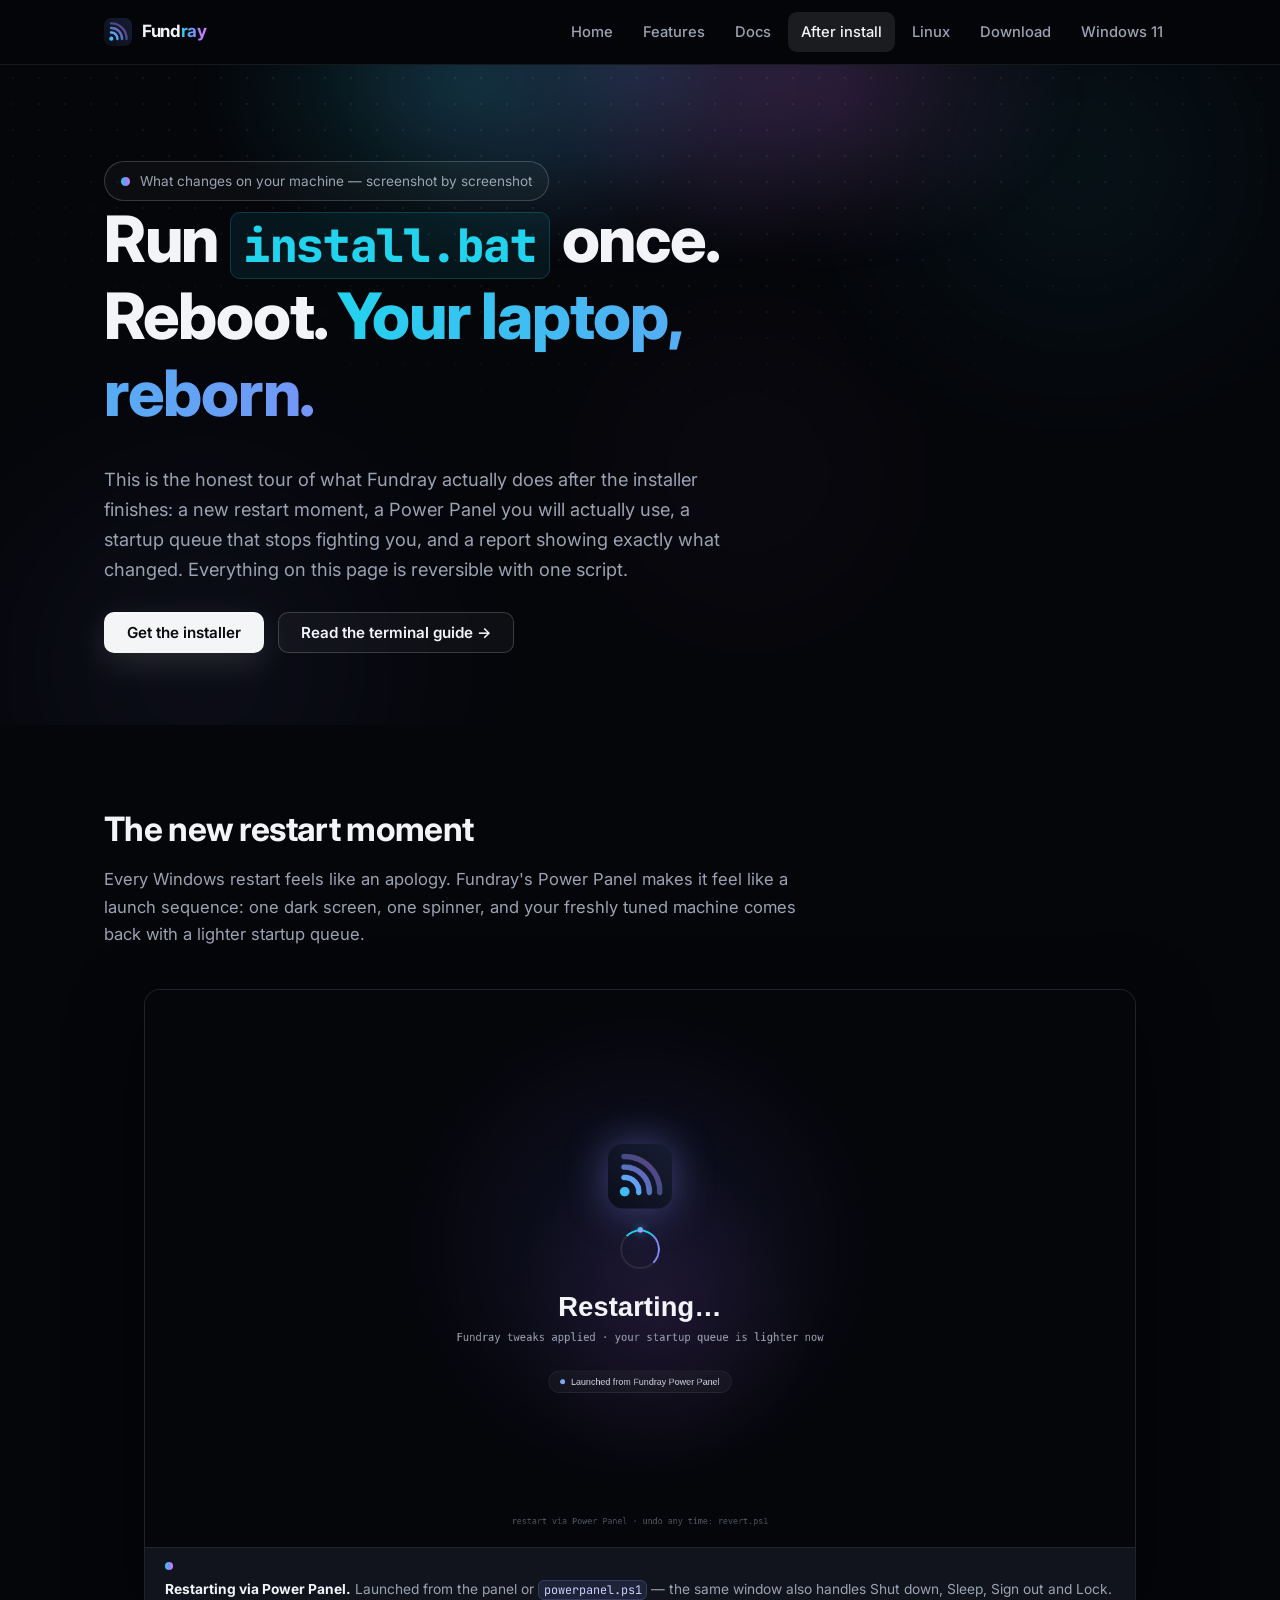
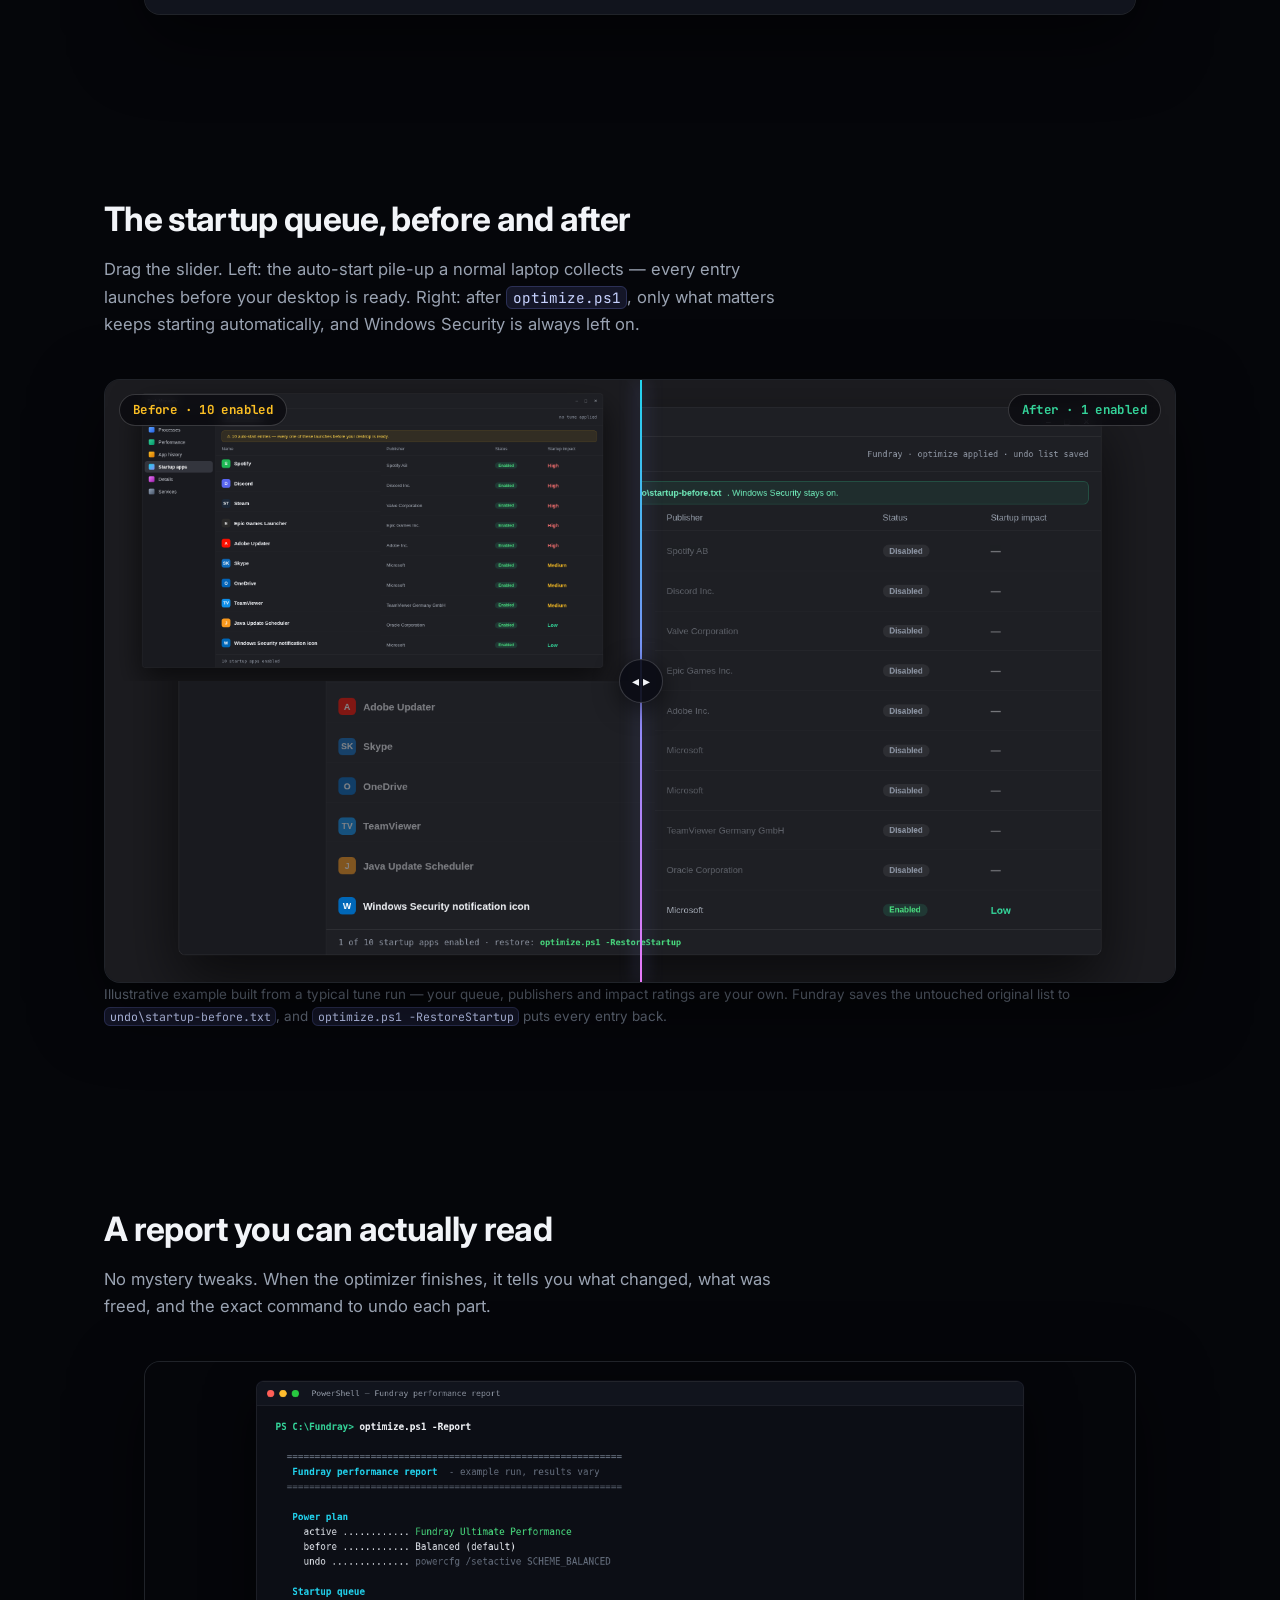
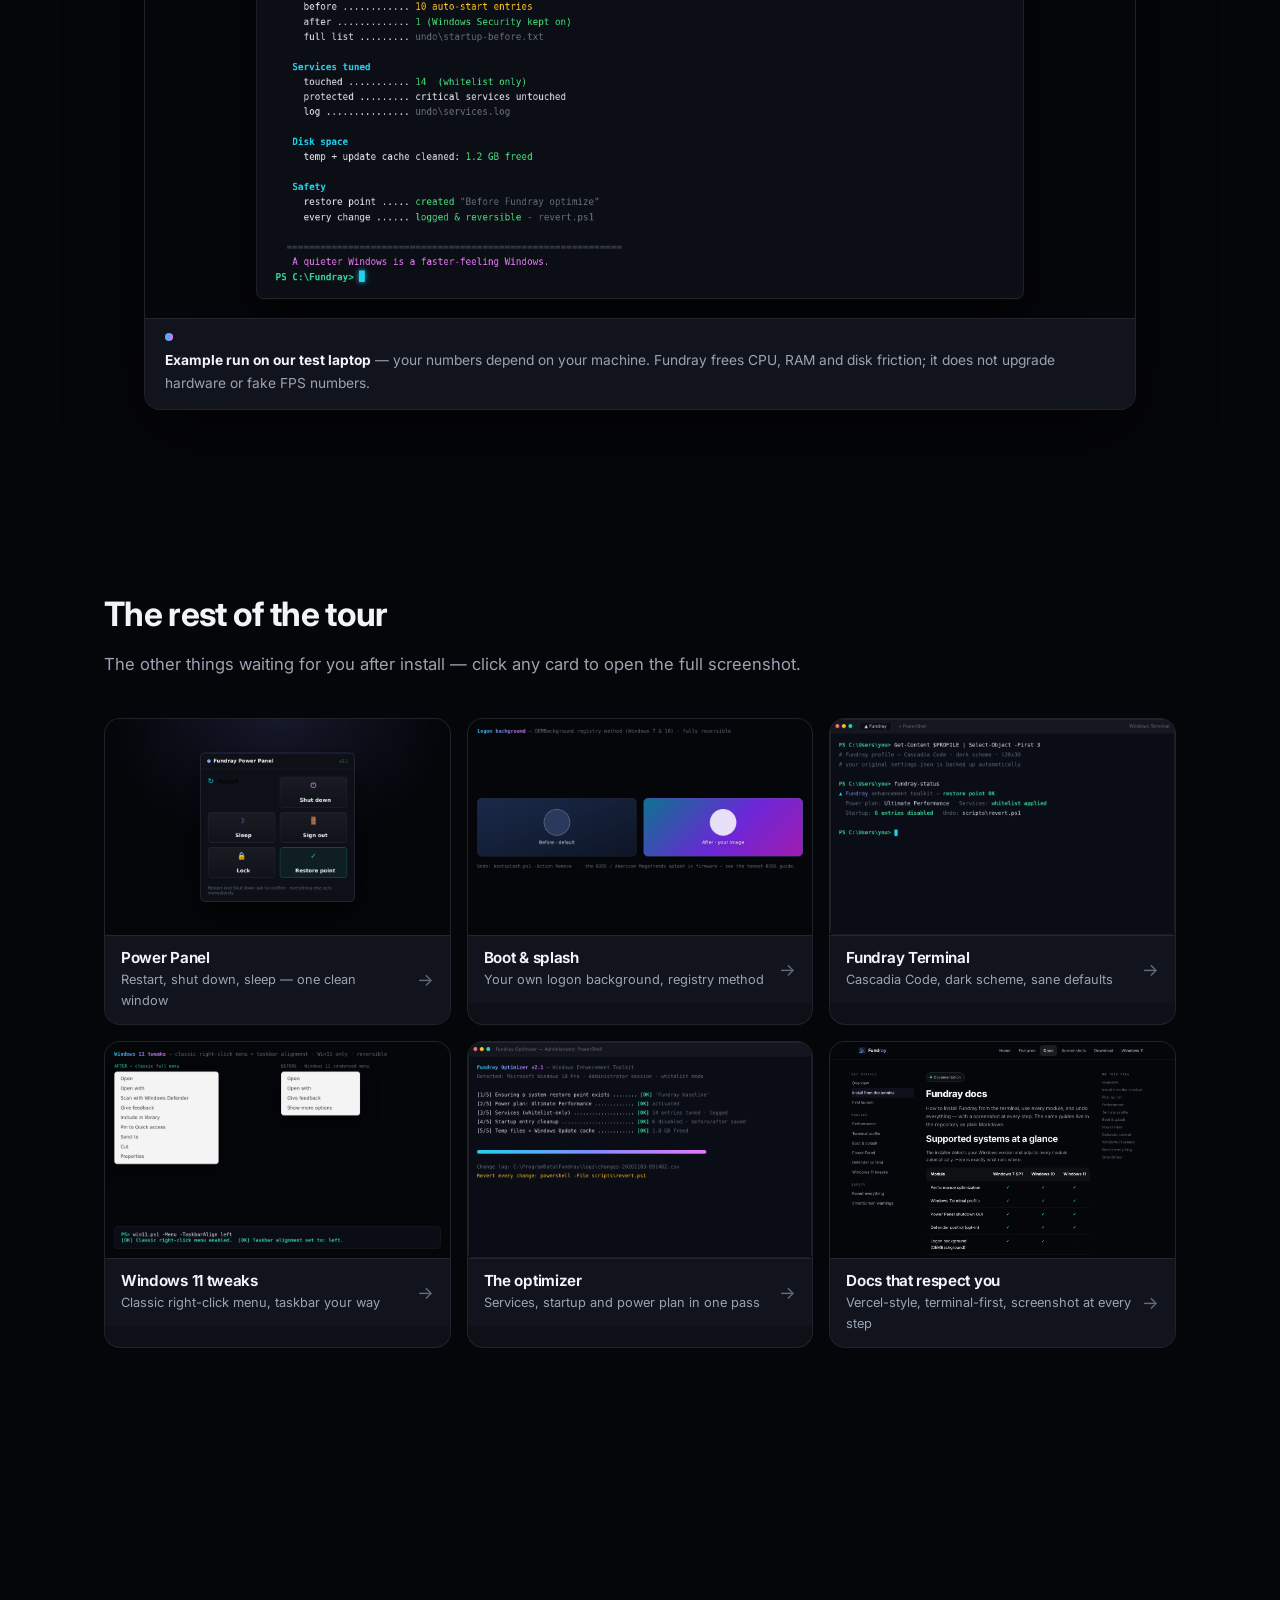
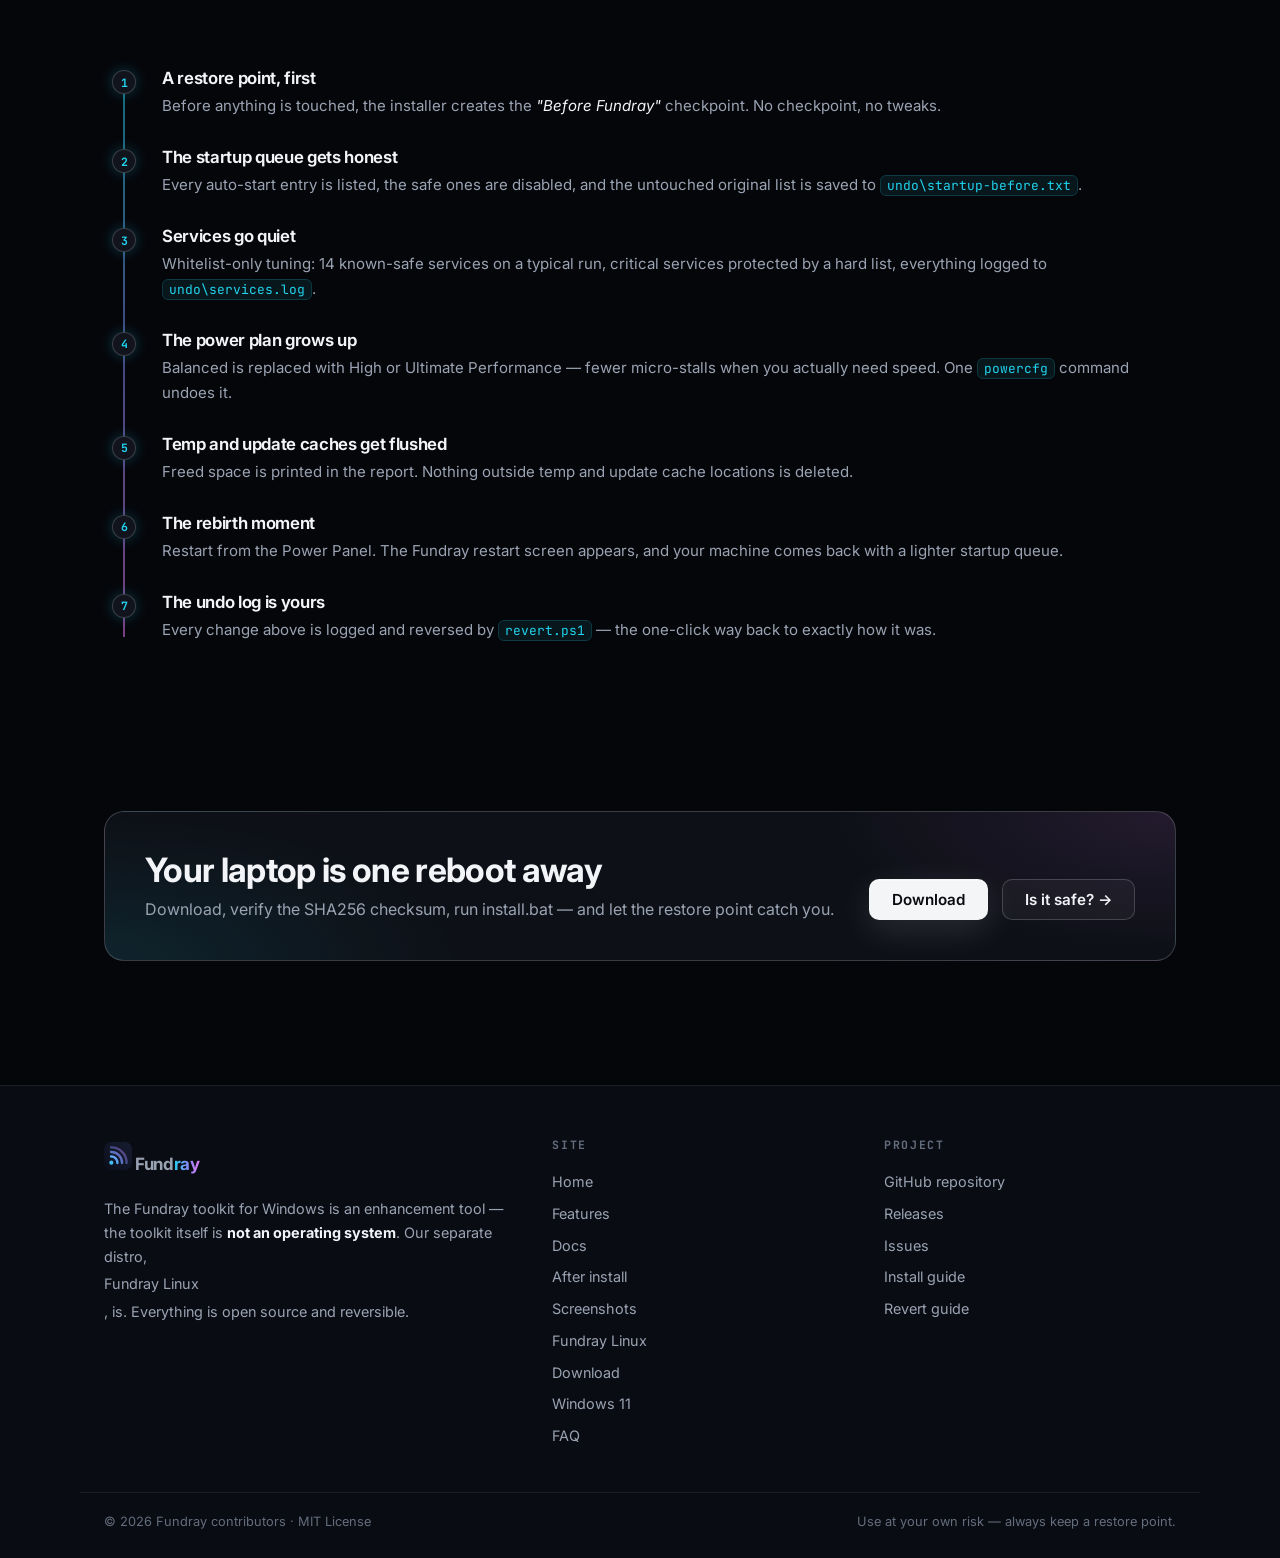
==== commit f8d0d5ed: "Fundray Linux 1.0 'Rebirth' — a real, bootable Linux distribution - os/: complete build kit — kernel" ====
--- a/after.html
+++ b/after.html
@@ -46,6 +46,7 @@
         <li><a href="features.html">Features</a></li>
         <li><a href="docs.html">Docs</a></li>
         <li><a href="after.html" class="active">After install</a></li>
+        <li><a href="os.html">Linux</a></li>
         <li><a href="download.html">Download</a></li>
         <li><a href="windows11.html">Windows 11</a></li>
       </ul>
@@ -220,9 +221,9 @@
           </svg>
           <span class="brand-name">Fund<span>ray</span></span>
         </a>
-        <p>Fundray is an enhancement toolkit for Windows 7 SP1, 10 and 11 — it is
-        <strong>not an operating system</strong>, it never touches activation or licensing,
-        and every change is reversible.</p>
+        <p>The Fundray toolkit for Windows is an enhancement tool — the toolkit itself is
+        <strong>not an operating system</strong>. Our separate distro,
+        <a href="os.html">Fundray Linux</a>, is. Everything is open source and reversible.</p>
       </div>
       <div>
         <h4>Site</h4>
@@ -231,6 +232,7 @@
         <a href="docs.html">Docs</a>
         <a href="after.html">After install</a>
         <a href="screenshots.html">Screenshots</a>
+        <a href="os.html">Fundray Linux</a>
         <a href="download.html">Download</a>
         <a href="windows11.html">Windows 11</a>
         <a href="faq.html">FAQ</a>
--- a/styles.css
+++ b/styles.css
@@ -974,3 +974,188 @@
   border-bottom-color: var(--border-hi);
   backdrop-filter: blur(10px);
 }
+
+/* ----------------------------------------------------------------------------
+   v5 — home page "command center" layout
+   Centered hero + layered window stack, marquee strip, bento grid,
+   3-step row, honesty columns. Reuses tokens, reveal, aurora, compare.
+   ---------------------------------------------------------------------------- */
+
+/* Hero */
+.hero-v5 { position: relative; overflow: hidden; padding: 88px 0 26px; text-align: center; }
+.hero-v5 .pill { margin: 0 auto; }
+.hero-v5 h1 {
+  font-size: clamp(2.7rem, 6.2vw, 4.7rem); line-height: 1.05; letter-spacing: -0.025em;
+  max-width: 880px; margin: 20px auto 0;
+}
+.hero-v5 .lead { max-width: 660px; margin: 22px auto 0; font-size: 1.09rem; }
+.hero-v5 .cta-row { justify-content: center; margin-top: 30px; }
+.trust-row { display: flex; flex-wrap: wrap; gap: 8px; justify-content: center; margin-top: 26px; }
+.trust-chip {
+  display: inline-flex; align-items: center; gap: 8px; padding: 7px 14px;
+  border-radius: 999px; border: 1px solid var(--border);
+  background: rgba(255, 255, 255, 0.03); color: var(--muted); font-size: 0.82rem;
+}
+.trust-chip .tdot { width: 7px; height: 7px; border-radius: 50%; flex: 0 0 auto; }
+.trust-chip.warn { color: var(--amber); border-color: rgba(251, 191, 36, 0.3); }
+.trust-chip.warn .tdot { background: var(--amber); }
+.trust-chip.cyan .tdot  { background: var(--cyan); }
+.trust-chip.indigo .tdot{ background: var(--indigo); }
+.trust-chip.green .tdot { background: var(--green); }
+
+/* Layered window stack */
+.hero-stack {
+  position: relative; max-width: 960px; margin: 60px auto 0;
+  perspective: 1600px; text-align: left;
+}
+.hero-stack .win-back {
+  position: relative; margin: 0;
+  transform: rotate(-2.2deg);
+  border-radius: var(--radius-lg); overflow: hidden;
+  border: 1px solid var(--border); box-shadow: var(--shadow);
+  opacity: 0.95;
+}
+.hero-stack .win-back img { display: block; width: 100%; height: auto; }
+.hero-stack .win-front {
+  position: relative; z-index: 2; max-width: 620px;
+  margin: -120px auto 0;
+  transform: rotate(1.3deg);
+  animation: fr-float 7s ease-in-out infinite;
+}
+@keyframes fr-float {
+  0%, 100% { transform: rotate(1.3deg) translateY(0); }
+  50%      { transform: rotate(1.3deg) translateY(-9px); }
+}
+.hero-stack .win-front .term { box-shadow: 0 34px 90px rgba(0, 0, 0, 0.7), var(--glow); }
+
+/* Marquee */
+.marquee {
+  overflow: hidden; border-block: 1px solid var(--border);
+  background: var(--bg-soft); padding: 15px 0; margin-top: 64px;
+}
+.marquee-track { display: flex; width: max-content; animation: fr-marquee 30s linear infinite; }
+.marquee:hover .marquee-track { animation-play-state: paused; }
+.m-half { display: flex; gap: 44px; padding-right: 44px; align-items: center; }
+.m-half span {
+  font-family: var(--font-mono); font-size: 0.8rem; letter-spacing: 0.16em;
+  color: var(--muted); white-space: nowrap;
+}
+.m-half .m-star { color: var(--indigo); font-size: 0.9rem; }
+@keyframes fr-marquee { to { transform: translateX(-50%); } }
+
+/* Bento grid */
+.bento {
+  display: grid; grid-template-columns: repeat(6, 1fr); gap: 14px;
+  margin-top: 40px;
+}
+.b-tile {
+  position: relative; overflow: hidden;
+  border: 1px solid var(--border); border-radius: var(--radius-lg);
+  background: var(--panel); padding: 24px 24px 0;
+  display: flex; flex-direction: column; gap: 10px;
+  transition: transform 0.3s ease, border-color 0.3s ease, box-shadow 0.3s ease;
+}
+.b-tile:hover {
+  transform: translateY(-4px);
+  border-color: rgba(129, 140, 248, 0.42);
+  box-shadow: var(--glow);
+}
+.b-s4 { grid-column: span 4; }
+.b-s2 { grid-column: span 2; }
+.b-tile h3 { margin: 2px 0 0; font-size: 1.12rem; }
+.b-tile p { margin: 0; color: var(--muted); font-size: 0.93rem; }
+.b-tile .card-icon { width: 38px; height: 38px; }
+.b-tile .card-icon svg { width: 20px; height: 20px; }
+.b-acc {
+  display: inline-flex; align-self: flex-start; padding: 3px 11px; border-radius: 999px;
+  font-size: 0.72rem; font-weight: 700; letter-spacing: 0.05em;
+  font-family: var(--font-mono); text-transform: uppercase;
+}
+.b-acc.blue  { color: var(--cyan);    background: rgba(34, 211, 238, 0.1);  border: 1px solid rgba(34, 211, 238, 0.25); }
+.b-acc.amber { color: var(--amber);   background: rgba(251, 191, 36, 0.1);  border: 1px solid rgba(251, 191, 36, 0.25); }
+.b-acc.green { color: var(--green);   background: rgba(52, 211, 153, 0.1);  border: 1px solid rgba(52, 211, 153, 0.25); }
+.b-shot { margin: 14px -24px 0; position: relative; min-height: 10px; }
+.b-shot img { display: block; width: 100%; height: auto; opacity: 0.9; }
+.b-shot::after {
+  content: ""; position: absolute; inset: 0;
+  background: linear-gradient(180deg, var(--panel) 0%, rgba(13, 16, 23, 0) 52%);
+}
+.b-link { font-size: 0.86rem; color: var(--cyan); text-decoration: none; margin-top: auto; padding-bottom: 20px; }
+.b-link:hover { text-decoration: underline; }
+.b-num {
+  font-family: var(--font-mono); font-weight: 700; font-size: 2.6rem; line-height: 1;
+  background: var(--grad); -webkit-background-clip: text; background-clip: text; color: transparent;
+}
+.b-tile.accent { border-color: rgba(129, 140, 248, 0.4); background: linear-gradient(180deg, rgba(129, 140, 248, 0.08), var(--panel) 62%); }
+
+/* 3-step row */
+.steps-v5 { display: grid; grid-template-columns: repeat(3, 1fr); gap: 14px; margin-top: 40px; }
+.step-v5 {
+  position: relative; border: 1px solid var(--border); border-radius: var(--radius-lg);
+  background: var(--panel); padding: 26px; overflow: hidden;
+}
+.step-v5::after {
+  content: ""; position: absolute; top: 0; left: 0; right: 0; height: 2px;
+  background: var(--grad); opacity: 0; transition: opacity 0.3s ease;
+}
+.step-v5:hover::after { opacity: 1; }
+.step-num {
+  font-family: var(--font-mono); font-size: 0.95rem; font-weight: 700; color: var(--cyan);
+  border: 1px solid rgba(34, 211, 238, 0.3); background: rgba(34, 211, 238, 0.08);
+  border-radius: 8px; display: inline-flex; padding: 3px 10px;
+}
+.step-v5 h3 { margin: 14px 0 6px; font-size: 1.08rem; }
+.step-v5 p { margin: 0; color: var(--muted); font-size: 0.93rem; }
+.step-v5 code {
+  font-family: var(--font-mono); font-size: 0.84em; color: var(--cyan);
+  background: rgba(34, 211, 238, 0.08); border: 1px solid rgba(34, 211, 238, 0.18);
+  padding: 1px 6px; border-radius: 6px;
+}
+
+/* Honesty columns */
+.honesty { display: grid; grid-template-columns: 1fr 1fr; gap: 14px; margin-top: 40px; }
+.h-col { border: 1px solid var(--border); border-radius: var(--radius-lg); background: var(--panel); padding: 26px 28px; }
+.h-col.good  { border-top: 2px solid rgba(52, 211, 153, 0.55); }
+.h-col.never { border-top: 2px solid rgba(248, 113, 113, 0.5); }
+.h-col h3 { margin: 0 0 14px; font-size: 1.1rem; }
+.h-list { list-style: none; margin: 0; padding: 0; }
+.h-list li { position: relative; padding: 0 0 12px 30px; color: var(--muted); font-size: 0.94rem; }
+.h-list li:last-child { padding-bottom: 0; }
+.h-list li strong { color: var(--text); font-weight: 600; }
+.h-list .ok::before, .h-list .no::before {
+  position: absolute; left: 0; top: 1px; width: 19px; height: 19px; border-radius: 50%;
+  display: flex; align-items: center; justify-content: center;
+  font-size: 11px; font-weight: 700;
+}
+.h-list .ok::before { content: "\2713"; color: var(--green); border: 1px solid rgba(52, 211, 153, 0.4); background: rgba(52, 211, 153, 0.08); }
+.h-list .no::before { content: "\2715"; color: var(--red); border: 1px solid rgba(248, 113, 113, 0.4); background: rgba(248, 113, 113, 0.08); }
+
+/* Responsive */
+@media (max-width: 1080px) {
+  .bento { grid-template-columns: repeat(2, 1fr); }
+  .b-s4 { grid-column: span 2; }
+  .b-s2 { grid-column: span 1; }
+}
+@media (max-width: 920px) {
+  .honesty { grid-template-columns: 1fr; }
+  .steps-v5 { grid-template-columns: 1fr; }
+  .hero-stack .win-front { max-width: 560px; margin-top: -70px; }
+}
+@media (max-width: 640px) {
+  .hero-v5 { padding-top: 64px; }
+  .hero-stack .win-back { display: none; }
+  .hero-stack .win-front { max-width: none; margin-top: 26px; transform: none; animation: none; }
+  .bento { grid-template-columns: 1fr; }
+  .b-s4, .b-s2 { grid-column: auto; }
+  .b-shot { margin: 14px -24px 0; }
+}
+
+@media (prefers-reduced-motion: reduce) {
+  .hero-stack .win-front { animation: none; }
+  .marquee-track { animation: none; }
+  .step-v5::after { transition: none; }
+  .b-tile { transition: none; }
+}
+
+/* ---------- v5: Fundray Linux page ---------- */
+.img-pixelated { image-rendering: pixelated; }
